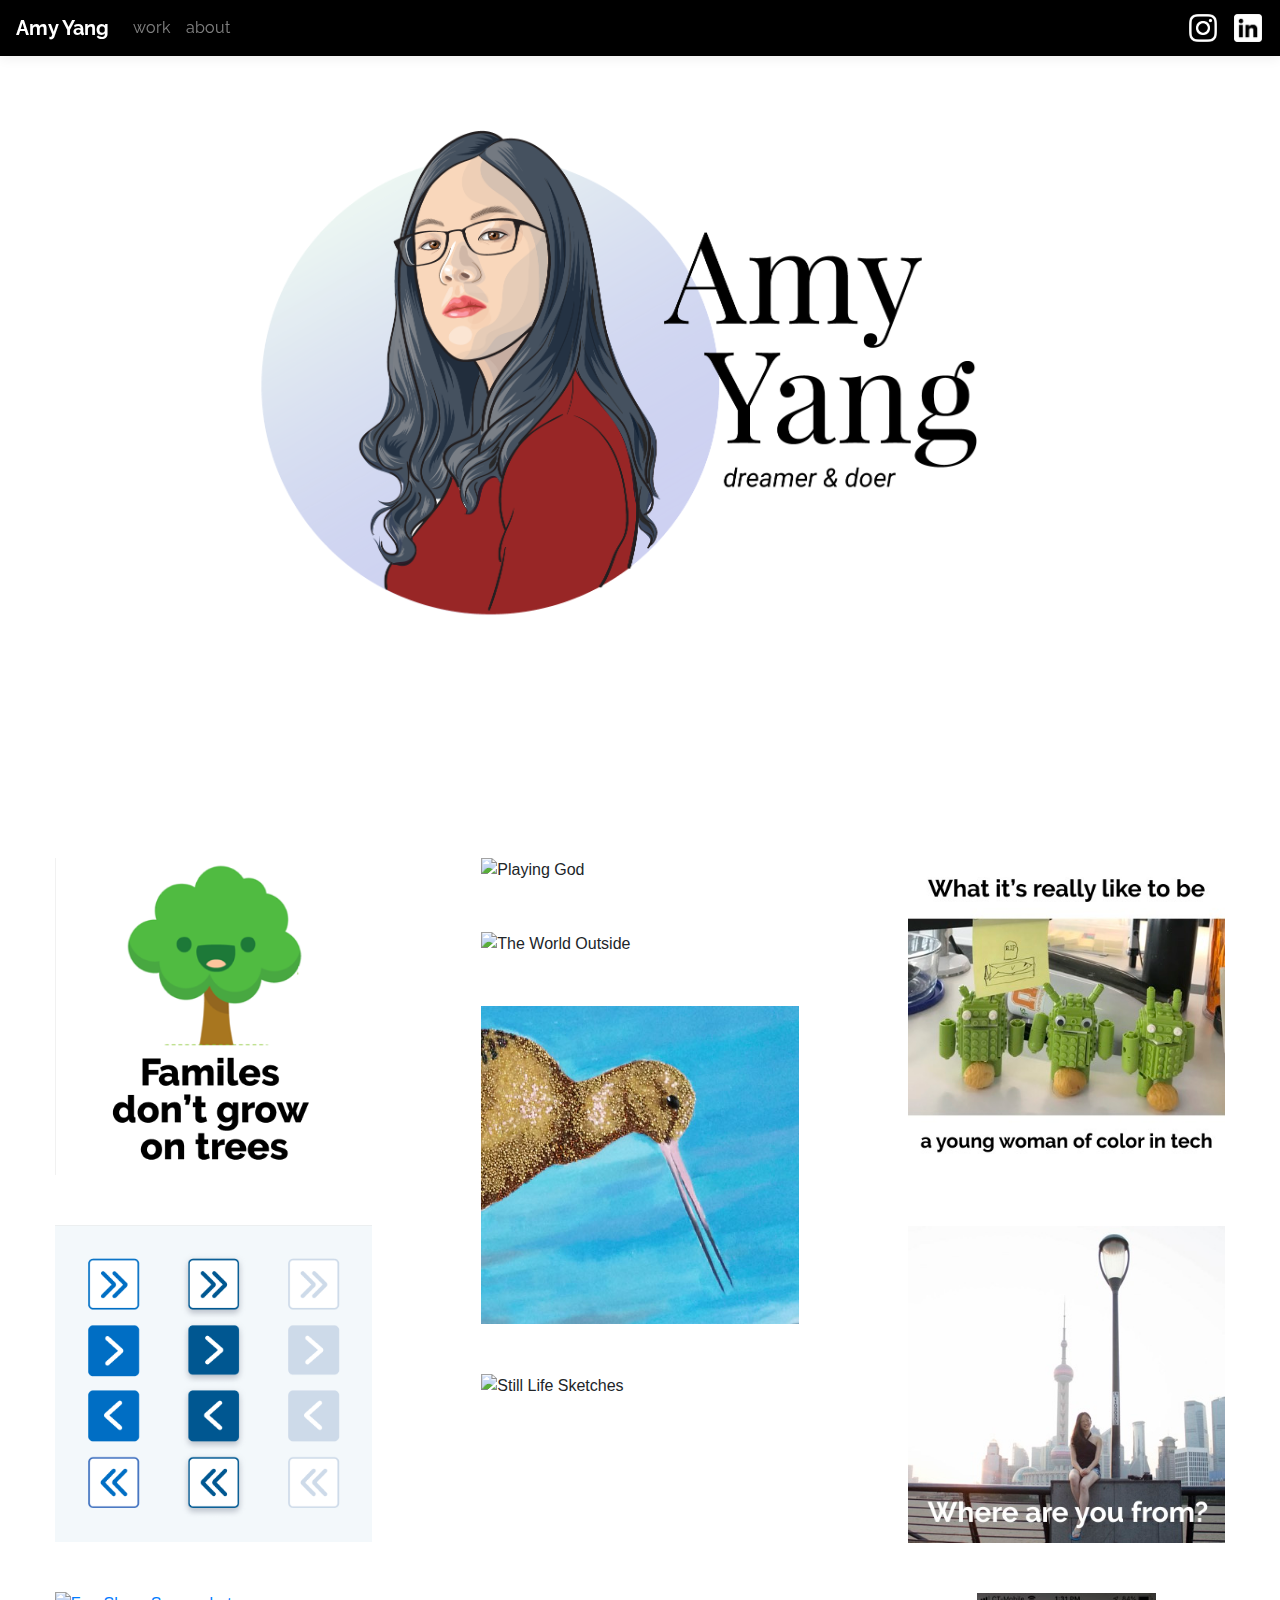
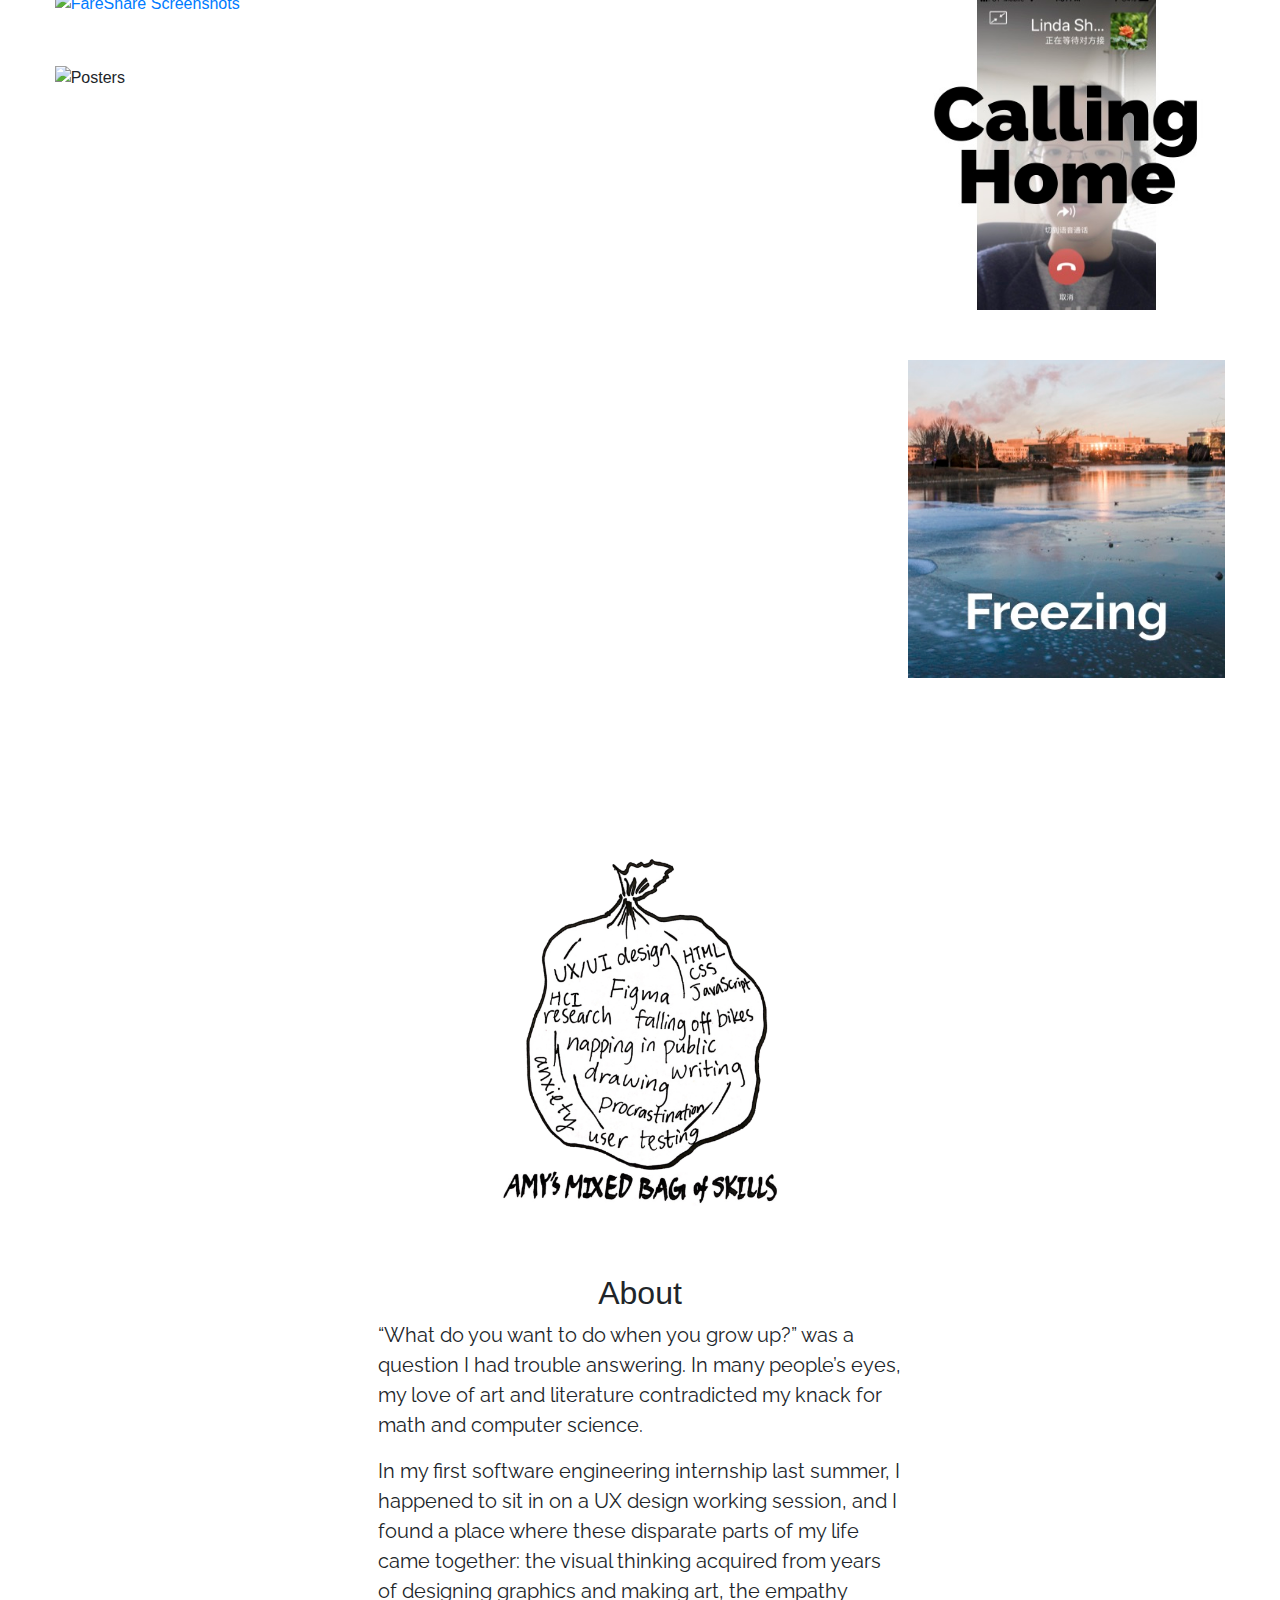
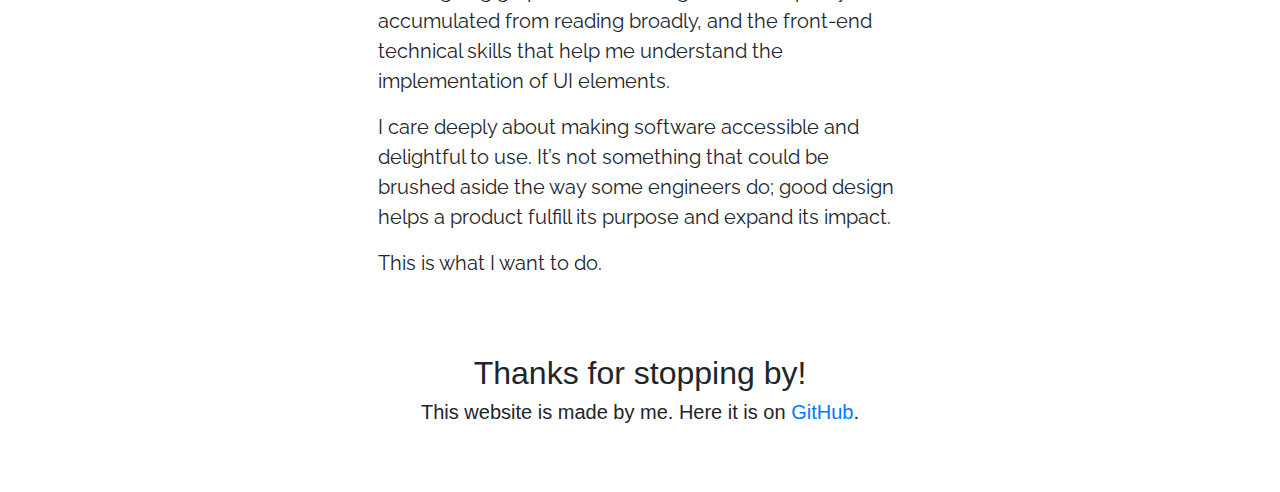
==== index.html @ 54027bf2 "new header, about section" ====
<!DOCTYPE html>
<html lang="en">
<head>
    <!-- CSS spreadsheet -->
    <link rel="stylesheet" type="text/css" href="style.css">
    <!-- Fonts from Google Fonts -->
    <link href="https://fonts.googleapis.com/css?family=Indie+Flower|Raleway:400,700&display=swap" rel="stylesheet">

    <meta charset="utf-8">
    <meta name="viewport" content="width=device-width, initial-scale=1">
    <!-- Bootstrap CDN -->
    <!-- Latest compiled and minified CSS -->
    <link rel="stylesheet" href="https://maxcdn.bootstrapcdn.com/bootstrap/4.3.1/css/bootstrap.min.css">
    <!-- jQuery library -->
    <script src="https://ajax.googleapis.com/ajax/libs/jquery/3.4.1/jquery.min.js"></script>
    <!-- Popper JS -->
    <script src="https://cdnjs.cloudflare.com/ajax/libs/popper.js/1.14.7/umd/popper.min.js"></script>
    <!-- Latest compiled JavaScript -->
    <script src="https://maxcdn.bootstrapcdn.com/bootstrap/4.3.1/js/bootstrap.min.js"></script>
    
    <title>Amy Yang</title>
</head>

<body data-spy="scroll" data-target=".navbar" data-offset="10" id="bootstrap-overrides">
    <!---->
    <!-- Collapsible navbar -->
    <nav class="navbar navbar-expand-lg navbar-dark fixed-top">
        <a class="navbar-brand" href="#" id="navbar-logo">Amy Yang</a>
        <button class="navbar-toggler" type="button" data-toggle="collapse" data-target="#navbarSupportedContent" aria-controls="navbarSupportedContent" aria-expanded="false" aria-label="Toggle navigation">
            <span class="navbar-toggler-icon"></span>
        </button>
        
        <div class="collapse navbar-collapse" id="navbarSupportedContent">
            <ul class="navbar-nav mr-auto">
                <li class="nav-item">
                    <a class="nav-link white" href="#work">work</a>
                </li>
                <li class="nav-item">
                    <a class="nav-link white" href="#about">about</a>
                </li>
            </ul>
            <ul class="navbar-nav navbar-right">
                <li class="nav-item">
                    <a href="https://www.instagram.com/puffinpoof/" target="_blank"><img class="social" src="graphics/instagram.png"></a>
                </li>
                <li class="nav-item">
                    <a href="https://www.linkedin.com/in/amy-yang0/" target="_blank"><img class="social" src="graphics/linkedin-logo.png"></a>
                </li>
            </ul>
        </div>
    </nav>

    <div class="container panel" data-color="white">
        <div class="spacer"></div>
        <div class="row">
            <div class="col-md-1"></div>
            <div class="col-md-9">
                <img class="img-fluid" src="art/portrait.png" alt="Welcome to my website">
            </div>
        </div>
    </div>
   
    <div class="container-fluid panel" id="work" data-color="black">
        <div class="spacer"></div>
        <div class="spacer"></div>
        <div class="row" id="photo-grid">
                <div class="col-lg-4 col-md-4 col-sm-4">
                    <p class="text-center gallery-header white">Design</p>
                    <a href="https://medium.com/@puffinpoof/families-dont-fit-in-trees-d3222b9bdf69" target="_blank"><img src="des/fam.png" alt="Families don't grow on trees" class="icon"></a>
                    <a href="https://medium.com/@puffinpoof/re-designing-the-multi-list-picker-376d4e44c012" target="_blank">
                        <img src="des/mlp.png" alt="Redesigning the Multi List Picker" class="icon">
                    </a>
                    <a href="https://medium.com/@puffinpoof/split-your-fare-af2b3572e0c8" target="_blank">
                        <img src="des/screenshots-icon.jpg" alt="FareShare Screenshots" class="icon">
                    </a>
                    <img src="des/optima-icon.jpg" alt="Posters" class="icon" data-toggle="modal" data-target="#optima">
                </div>
                
                <div class="col-lg-4 col-md-4 col-sm-4">
                    <p class="text-center gallery-header white">Art</p>
                    <img src="art/jupiter-icon.jpg" alt="Playing God" class="icon" data-toggle="modal" data-target="#jupiter">
                    <img src="photo/World-icon.jpg" alt="The World Outside" class="icon" data-toggle="modal" data-target="#world">
                    <img src="art/thomas-icon.jpg" alt="Thomas the Godwit" class="icon" data-toggle="modal" data-target="#thomas">
                    <img src="art/shell-icon.jpg" alt="Still Life Sketches" class="icon" data-toggle="modal" data-target="#shell">
                </div>
                
                <div class="col-lg-4 col-md-4 col-sm-4">
                    <p class="text-center gallery-header white">Writing</p>
                    <a href="http://helicon.northwestern.edu/what-its-really-like-to-be-a-young-woman-of-color-in-tech/" target="_blank" >
                        <img src="writing/what.jpg" alt="What it's really like to be a young woman of color in tech" class="icon">
                    </a>
                    <a href="https://t.northbynorthwestern.com/story/where-are-you-from/" target="_blank" >
                        <img src="writing/where.jpg" alt="Where are you from?" class="icon">
                    </a>
                    <img src="writing/calling.jpg" alt="Calling Home: a Sonnet" class="icon" data-toggle="modal" data-target="#sonnet">
                    <a href="https://t.northbynorthwestern.com/story/freezing/" target="_blank" >
                        <img src="writing/freezing.jpg" alt="Freezing" class="icon">
                    </a>
                </div>
                
            </div>
        <div class="spacer"></div>
        
    </div>

    
    <div class="container panel" data-color="white" id="about">
        <div class="spacer"></div>
        <img id="bag" src="graphics/bag2.png" alt="Amy's mixed bag of skills">
        <div class="spacer"></div>
        <div class="container">
            <h2 class="text-center subheader">About</h2>
            <div class="row">
                <div class="col-md-3"></div>
                <div class="col-md-6" id="about-text">
                    <p>“What do you want to do when you grow up?” was a question I had trouble answering. In many people’s eyes, my love of art and literature contradicted my knack for math and computer science. </p>
                    <p>In my first software engineering internship last summer, I happened to sit in on a UX design working session, and I found a place where these disparate parts of my life came together: the visual thinking acquired from years of designing graphics and making art, the empathy accumulated from reading broadly, and the front-end technical skills that help me understand the implementation of UI elements. </p>
                    <p>I care deeply about making software accessible and delightful to use. It’s not something that could be brushed aside the way some engineers do; good design helps a product fulfill its purpose and expand its impact.</p>
                    <p>This is what I want to do.</p>
                </div>
            </div>
        </div>
        <div class="spacer"></div>
        <h2 class="text-center">Thanks for stopping by!</h2>
        <h5 class="text-center">This website is made by me. Here it is on <a href="https://github.com/puffinpoof/puffinpoof.github.io" target="_blank">GitHub</a>.</h5>
        <div class="spacer"></div>
    </div>

    <!-- photo modals -->
	<div id="shore" class="modal fade" role="dialog">
            <div class="modal-dialog modal-lg">
            <div class="modal-content">
                  <div class="modal-header">
                    <button type="button" class="close" data-dismiss="modal">&times;</button>
                    <h4 class="modal-title">Self Portrait by the Water</h4>
                  </div>
                  <div class="modal-body">
                    <img src="photo/Shore.jpg" alt="Self Portrait by the Water" style="width: 100%; padding-bottom: 10px;">
                    <p>Photographed with a self-timing camera by Lake Michigan.</p>
                  </div>
                  
            </div>
            </div>
        </div>
    
        <div id="ivy" class="modal fade" role="dialog">
            <div class="modal-dialog modal-md">
            <div class="modal-content">
                  <div class="modal-header">
                    <button type="button" class="close" data-dismiss="modal">&times;</button>
                    <h4 class="modal-title">Ivy</h4>
                  </div>
                  <div class="modal-body">
                    
                    <img src="photo/Ivy.jpg" alt="Ivy" style="width: 100%;">
                  </div>
                  
            </div>
            </div>
        </div>
    
        <div id="floral" class="modal fade" role="dialog">
            <div class="modal-dialog modal-lg">
            <div class="modal-content">
                  <div class="modal-header">
                    <button type="button" class="close" data-dismiss="modal">&times;</button>
                    <h4 class="modal-title">Still Life with Flowers</h4>
                  </div>
                  <div class="modal-body">
                    <img src="photo/Still-life.jpg" alt="Still Life with Flowers" style="width: 100%; padding-bottom: 10px;">
                    <p>I photographed discarded flowers from a flower market.</p>
                  </div>
                  
            </div>
            </div>
        </div>
    
        <div id="world" class="modal fade" role="dialog">
            <div class="modal-dialog modal-md">
            <div class="modal-content">
                  <div class="modal-header">
                    <button type="button" class="close" data-dismiss="modal">&times;</button>
                    <h4 class="modal-title">The World Outside</h4>
                  </div>
                  <div class="modal-body">
                    <p>This photo received a Scholastic Art & Writing Silver Key award, so that technically makes me an award-winning cat photographer! &#x1F638</p>
                    <img src="photo/WorldOutside.jpg" alt="The World Outside" style="width: 100%;">
                  </div>
                  
            </div>
            </div>
        </div>
    
    
        <!-- art modals -->
        <div id="jupiter" class="modal fade" role="dialog">
            <div class="modal-dialog modal-lg">
            <div class="modal-content">
                  <div class="modal-header">
                    <button type="button" class="close" data-dismiss="modal">&times;</button>
                    <h4 class="modal-title">Playing God</h4>
                  </div>
                  <div class="modal-body">
                      <p>This is a mixed media sculpture made by attaching beads onto a spherical lamp. </p>
                      <img src="art/Jupiter.jpg" alt="Jupiter" style="width: 100%; padding-bottom: 10px;">
                      <p>A powerless god must manually create planets.</p>
                      <img src="art/Jupiter-detail1.jpg" alt="Jupiter" style="width: 100%; padding-bottom: 10px;">
                      <p>Work in progress shot:</p>
                      <img src="art/jupiter-wip.jpg" alt="Jupiter" style="width: 100%; padding-bottom: 10px;">
                  </div>
                  
            </div>
            </div>
        </div>
    
        <div id="anywhere" class="modal fade" role="dialog">
            <div class="modal-dialog modal-md">
            <div class="modal-content">
                  <div class="modal-header">
                    <button type="button" class="close" data-dismiss="modal">&times;</button>
                    <h4 class="modal-title">Anywhere</h4>
                  </div>
                  <div class="modal-body">
                      <p>A mixed media piece inspired by the MTA. Winner of the Scholastic Art & Writing Silver Key award in the mixed media category.</p>
                      <img src="art/Anywhere.jpg" alt="Anywhere" style="width: 100%; padding-bottom: 10px;">
                      <img src="art/Anywhere-detail.jpg" alt="Anywhere-detail" style="width: 100%;">
                  </div>
                  
            </div>
            </div>
        </div>
    
        <div id="thomas" class="modal fade" role="dialog">
            <div class="modal-dialog modal-lg">
            <div class="modal-content">
                  <div class="modal-header">
                    <button type="button" class="close" data-dismiss="modal">&times;</button>
                    <h4 class="modal-title">Thomas the Godwit</h4>
                  </div>
                  <div class="modal-body">
                      <p>A mixed media piece based on a bird I saw on a beach in Los Angeles. Beads and acrylic on board. </p>
                      <img src="art/Thomas.jpg" alt="Thomas" style="width: 100%; padding-bottom: 10px;">
                      <img src="art/Thomas-detail.jpg" alt="Thomas-detail" style="width: 100%; padding-bottom: 10px;">
                      <p>Work in progress shot:</p>
                      <img src="art/thomas-wip.jpg" alt="Thomas-wip" style="width: 100%;">
                  </div>
                  
            </div>
            </div>
        </div>
    
        <div id="shell" class="modal fade" role="dialog">
            <div class="modal-dialog modal-lg">
            <div class="modal-content">
                  <div class="modal-header">
                    <button type="button" class="close" data-dismiss="modal">&times;</button>
                    <h4 class="modal-title">Sketches of Shells</h4>
                  </div>
                  <div class="modal-body">
                    <img src="art/shellsketch.jpg" alt="Shell sketch" style="width: 100%; padding-bottom: 10px;">
                    <p>I read somewhere that an art portfolio should include something to prove that one could draw. I hope this does the job.</p> 
                    <p> Pen and watercolor on paper. </p>
                  </div>
                  
            </div>
            </div>
        </div>
    
    
        <!-- design modals -->
        <div id="fareshare" class="modal fade" role="dialog">
            <div class="modal-dialog modal-lg">
            <div class="modal-content">
                  <div class="modal-header">
                    <button type="button" class="close" data-dismiss="modal">&times;</button>
                    <h4 class="modal-title">FareShare App Mock-ups</h4>
                  </div>
                  <div class="modal-body">
                      <p>I designed these mock-ups for a ride-sharing app that my friend and I pitched in the 2018 Improve NU contest. The app would connect students who are traveling to the airport at the same time so they could share a ride. </p>
                      <img src="des/fareshare/2departure.jpg" alt="screen" style="width: 100%; padding-bottom: 10px;">
                      <img src="des/fareshare/3destination.jpg" alt="screen" style="width: 100%; padding-bottom: 10px;">
                      <img src="des/fareshare/4time.jpg" alt="screen" style="width: 100%; padding-bottom: 10px;">
                      <img src="des/fareshare/5matches.jpg" alt="screen" style="width: 100%;">
                  </div>
                  
            </div>
            </div>
        </div>
    
        <div id="optima" class="modal fade" role="dialog">
            <div class="modal-dialog modal-md">
            <div class="modal-content">
                  <div class="modal-header">
                    <button type="button" class="close" data-dismiss="modal">&times;</button>
                    <h4 class="modal-title">Optima Typography Poster</h4>
                  </div>
                  <div class="modal-body">
                    <p>I designed a typography poster showcasing the font Optima.</p>
                    <img src="des/optima.jpg" alt="Optima" style="width: 100%;">
                  </div>
            </div>
            </div>
        </div>
    
        <div id="s2f2" class="modal fade" role="dialog">
            <div class="modal-dialog modal-md">
            <div class="modal-content">
                  <div class="modal-header">
                    <button type="button" class="close" data-dismiss="modal">&times;</button>
                    <h4 class="modal-title">Shanghai Student Film Festival poster</h4>
                  </div>
                  <div class="modal-body">
                    <p>I designed a poster advertising the Shanghai Student Film Festival in my high school. </p>
                    <img src="des/S2F2.jpg" alt="Shanghai Student Film Festival poster" style="width: 100%;">
                  </div>
            </div>
            </div>
        </div>
    
        <div id="dead" class="modal fade" role="dialog">
            <div class="modal-dialog modal-md">
            <div class="modal-content">
                  <div class="modal-header">
                    <button type="button" class="close" data-dismiss="modal">&times;</button>
                    <h4 class="modal-title">"Is He Dead?" Poster</h4>
                  </div>
                  <div class="modal-body">
                    <img src="des/dead.jpg" alt="Is he dead?" style="width: 100%;">
                  </div>
            </div>
            </div>
        </div>

        <div id="sonnet" class="modal fade" role="dialog">
            <div class="modal-dialog modal-md">
            <div class="modal-content">
                  <div class="modal-header">
                    <button type="button" class="close" data-dismiss="modal">&times;</button>
                    <h3 class="modal-title" style="text-align: center;">Calling Home: A Sonnet</h3>
                  </div>
                  <div class="modal-body" style="margin-left: 15px;">
                      <p>I video call my mother late at night<br>  
                    (roughly at noon on her side of the Earth) <br>
                    to tell a story or some joke that might<br>
                    provoke her ringing laugh. This sound of mirth<br>
                    evokes late evenings, walking by her side<br>
                    in the cool breeze, after a warm day. <br>
                    Sometimes the boundless water that divides  <br>
                    us doesn’t really feel like such a long way. <br>
                    Her voice breaks. “Would you mind repeating that?” <br>
                    I asked her when the crackling fades. <br>
                    And when I try to joke about our cat, <br>
                    her laugh arrives, just a moment late. <br>
                    “No battery left!” And then the screen went black. <br>
                    I wish her face would somehow flicker back.<br></p>
                </div>
            </div>
            </div>
        </div>

    <!-- jQuery (necessary for Bootstrap's JavaScript plugins) -->
    <script src="https://ajax.googleapis.com/ajax/libs/jquery/1.12.4/jquery.min.js"></script>
    <!-- Include all compiled plugins (below), or include individual files as needed -->
    <script src="js/bootstrap.min.js"></script>

    <!-- to make the scrolling cool -->
    <script>
        $(window).scroll(function() {
            // selectors
            var $window = $(window),
                $body = $('body'),
                $panel = $('.panel');
            
            // Change 33% earlier than scroll position so colour is there when you arrive.
            var scroll = $window.scrollTop() + ($window.height()/ 2);
            
            $panel.each(function () {
                var $this = $(this);
                
                // if position is within range of this panel.
                // So position of (position of top of div <= scroll position) && (position of bottom of div > scroll position).
                // Remember we set the scroll to 33% earlier in scroll var.
                if ($this.position().top <= scroll && $this.position().top + $this.height() > scroll) {
                    
                // Remove all classes on body with color-
                $body.removeClass(function (index, css) {
                    return (css.match (/(^|\s)color-\S+/g) || []).join(' ');
                });
                
                // Add class of currently active div
                $body.addClass('color-' + $(this).data('color'));
                }
            });    
  
}).scroll();
    </script>
</body>
</html>
---- style.css ----
/* navbar */
.navbar{
    background-color: #000000;
    box-shadow: 0 2px 12px 0 rgba(0, 0, 0, 0.07);
}

#navbar-logo{
    font-family: 'Raleway';
    font-weight: bold;
    color: white;
}

.nav-link{
    font-family: 'Raleway';
    color: #eeeeee;
}

.nav-link.active{
    color: #4f3a65;
}

.social{
    height: 28px;
    padding-right: 2px;
    margin-left: 15px;
}

/* fonts in general */

p{
    font-family: 'Raleway';
    font-size: 15pt;
}

h1{
    font-family: 'Indie Flower';
}

h2 h3 h5{
    font-family: 'Raleway';
    font-weight: bold;
}

#bootstrap-overrides .black-link {
    color: black;
    text-decoration: underline;
}

h4{
    font-family: 'Raleway';
}

.white {
    color :white;
}

.modal-header
{
display: block!important;
}

.modal-title{
    float: left;
    font-family: 'Raleway';
    font-size: 20px;
}

.close{
    float: right;
}

.gallery-header{
    font-size: 45px;
    font-weight: 700;
    margin-bottom: 8px;
}

.spacer{
    height:60px;
}

.caption{
    font-size: 14px;
}


/* for in-line images */
.icon{
    width: 80%;
    transition: 0.3s;
    display: block;
    margin-left: auto;
    margin-right: auto;
    margin-bottom: 50px;
}

.icon:hover{
    opacity: 0.7;
    cursor: pointer;
}

#bag{
    width: 30%;
    display: block;
    margin-left: auto;
    margin-right: auto;
}

/* for blockquotes */
.up-down-padding{
    padding: 20px 0;
}

/* desktop only */
@media screen and (min-width: 768px){

}

/* mobile only */
@media screen and (max-width: 768px){

}

/* adjustments in between */
@media screen and (min-width: 1200px){
    #header-name{
        padding-top: 40px;
    }
}


/* for cool scrolling */
  body {
    color: #000;
    background-color: #f4f4f4;
    transition: background-color 1s ease;
  }
  
  /* panel styles */
  .panel {
    /* min height incase content is higher than window height */
    /* min-height: 100vh; */
    /* display: flex;
    justify-content: space-around;
    align-items: center; */
    /* outline: 10px solid hotpink; */
    /* turn above on to see the edge of panels */
  }
  
  /* colours */
  .color-black {
      background-color: #222222;
  }
  .color-white {
      background-color: white;
  }
  .color-red {
    background-color: #DE311E;
  }
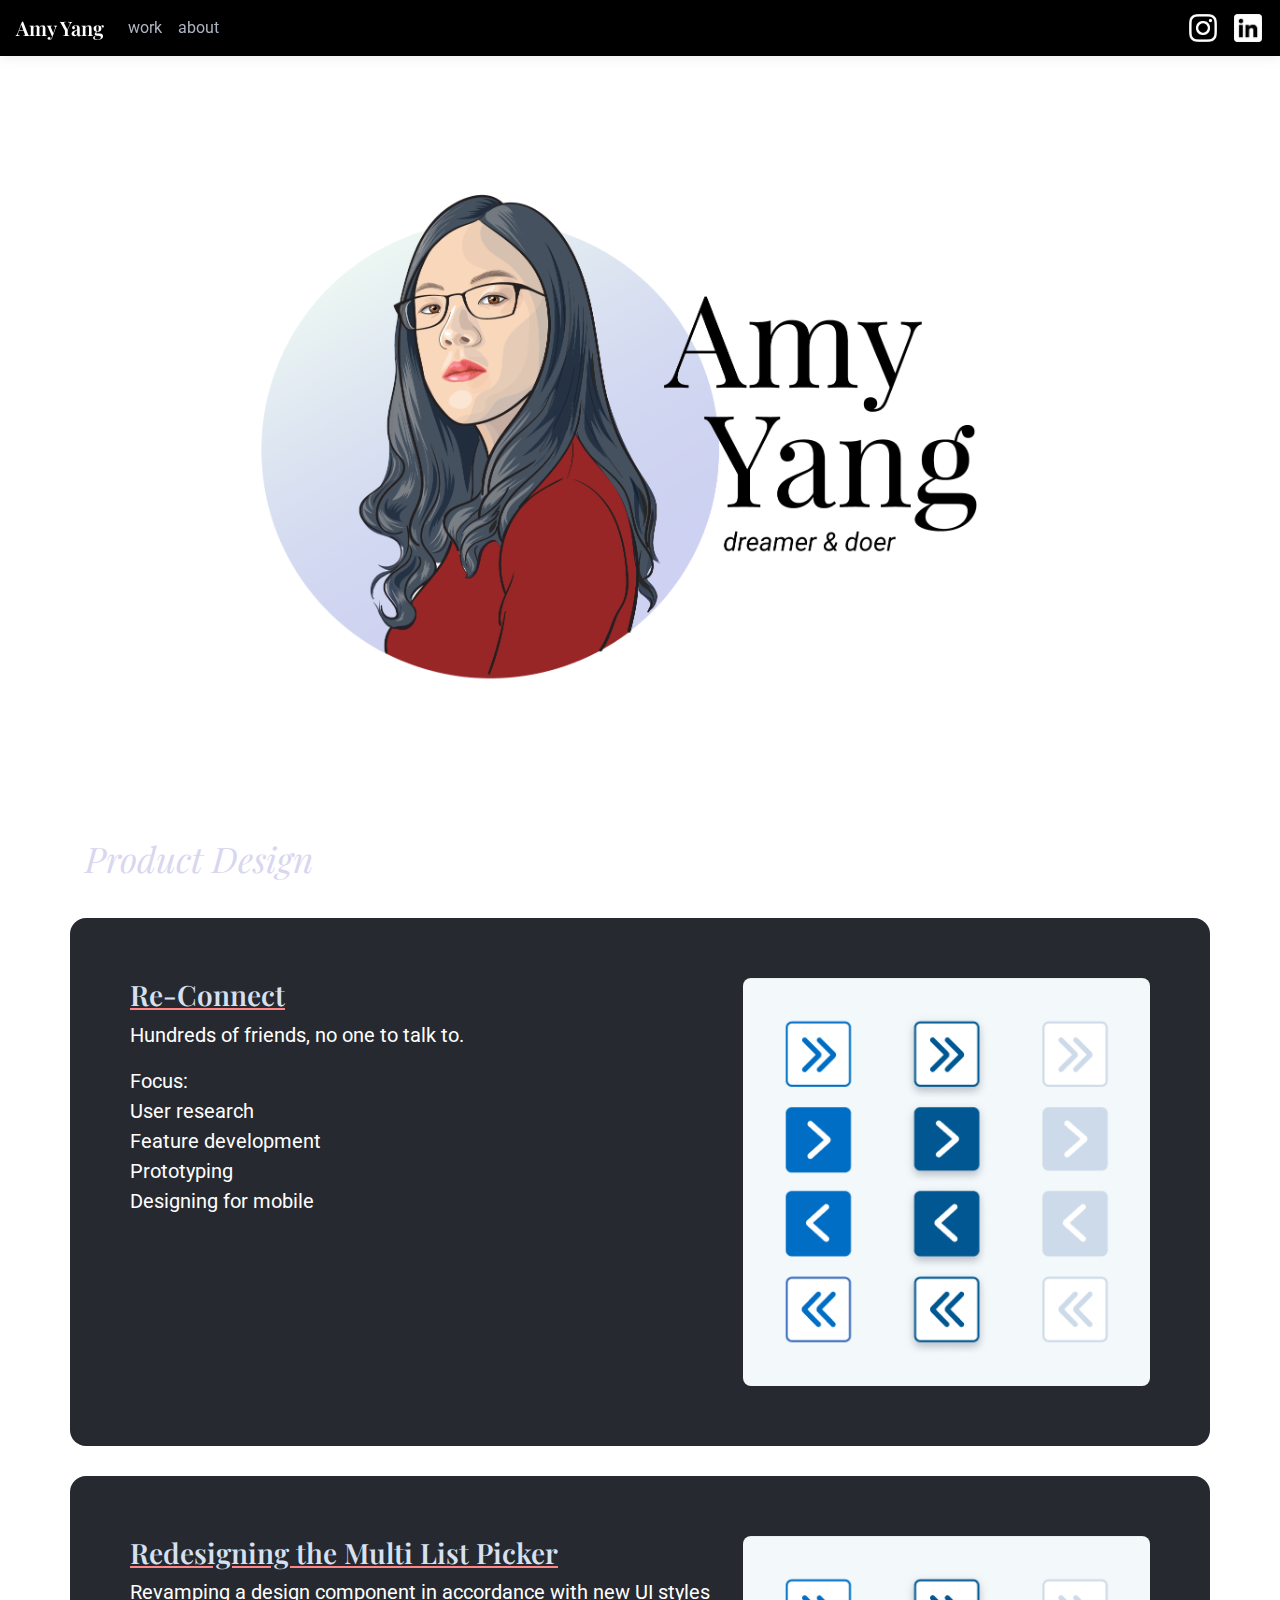
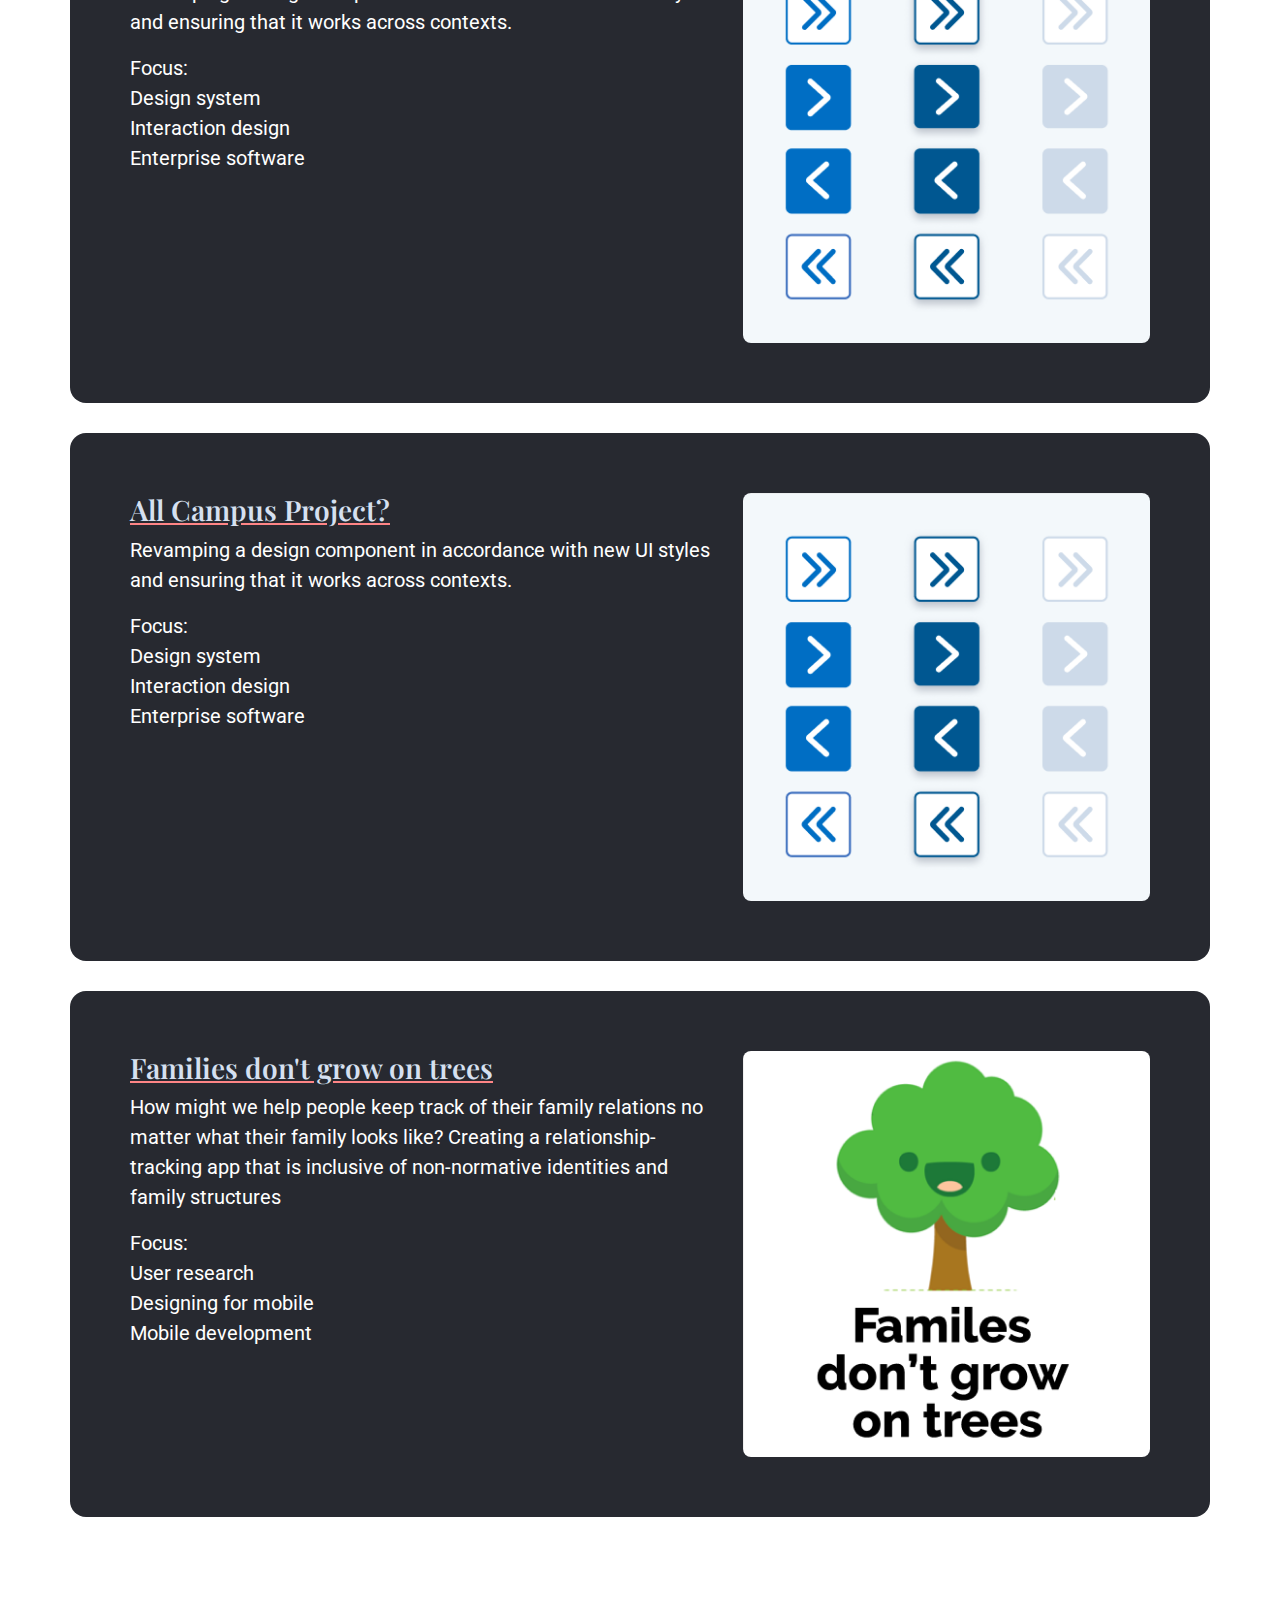
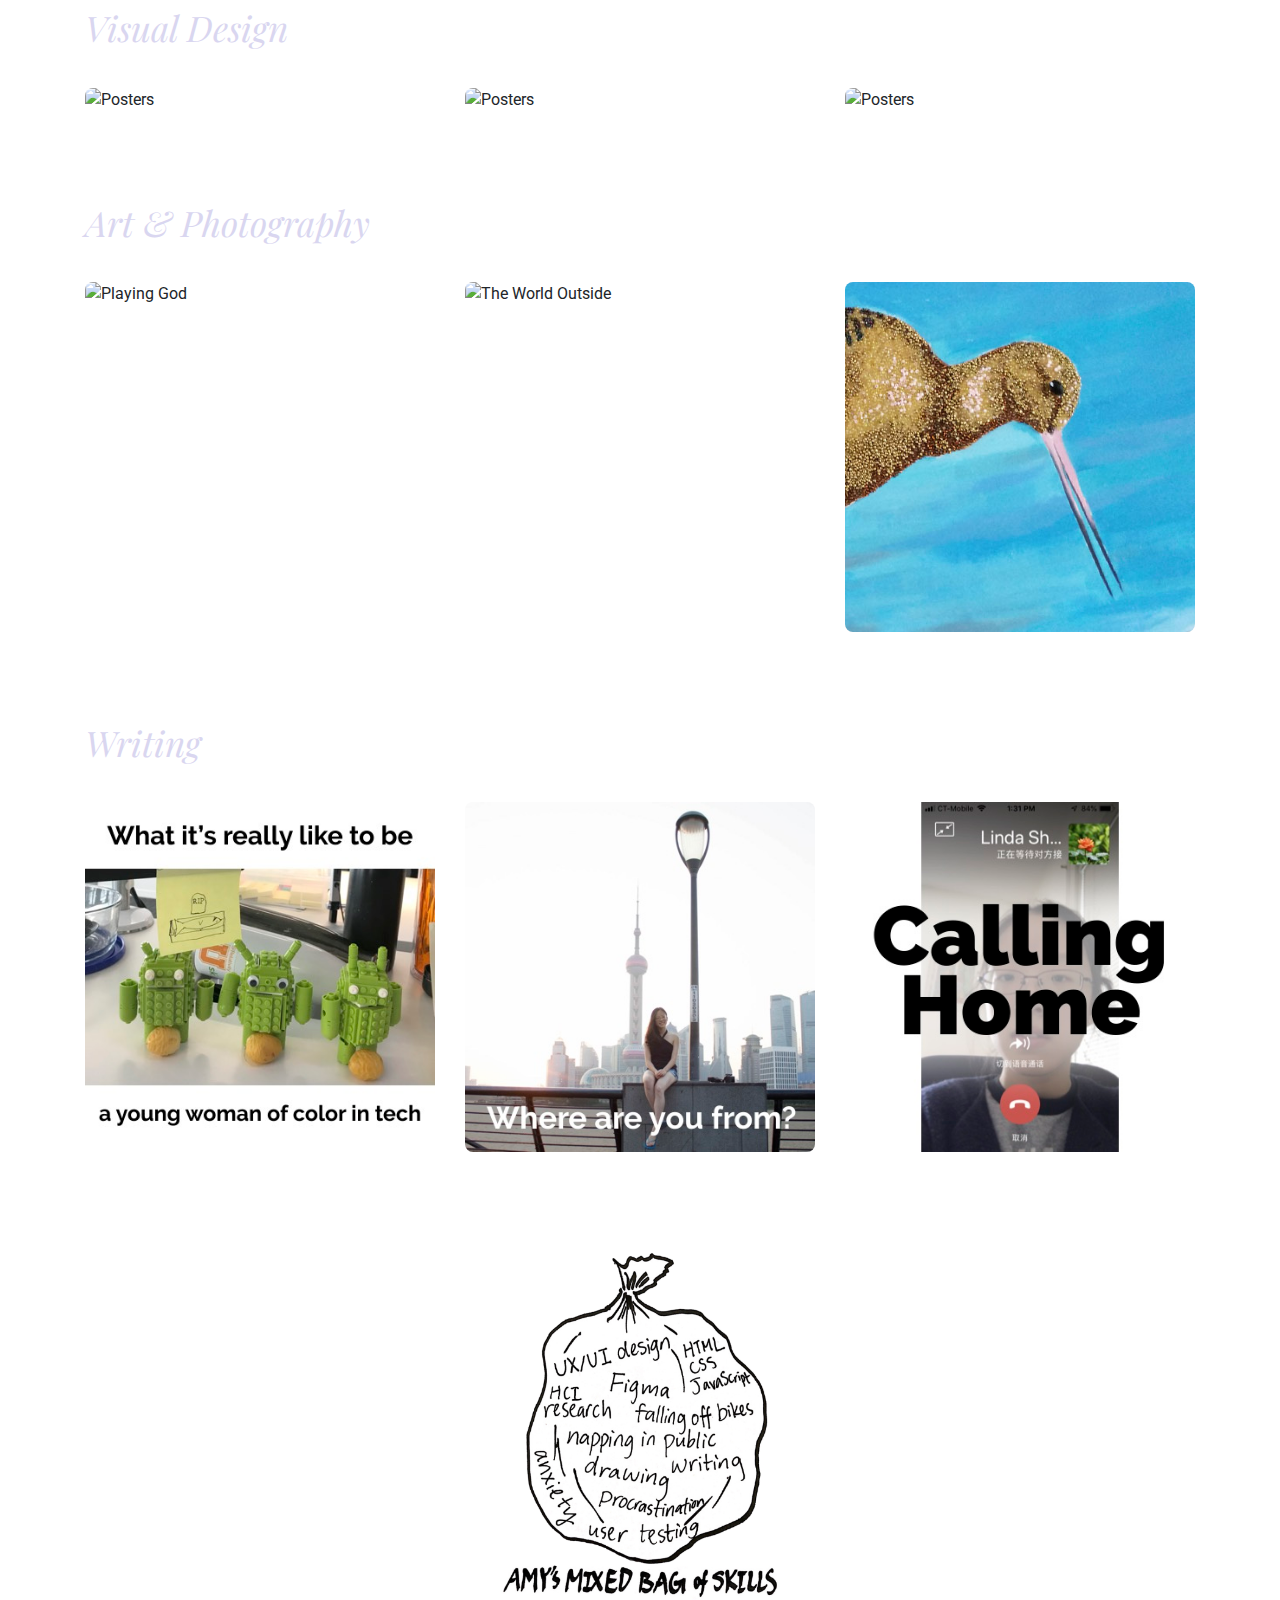
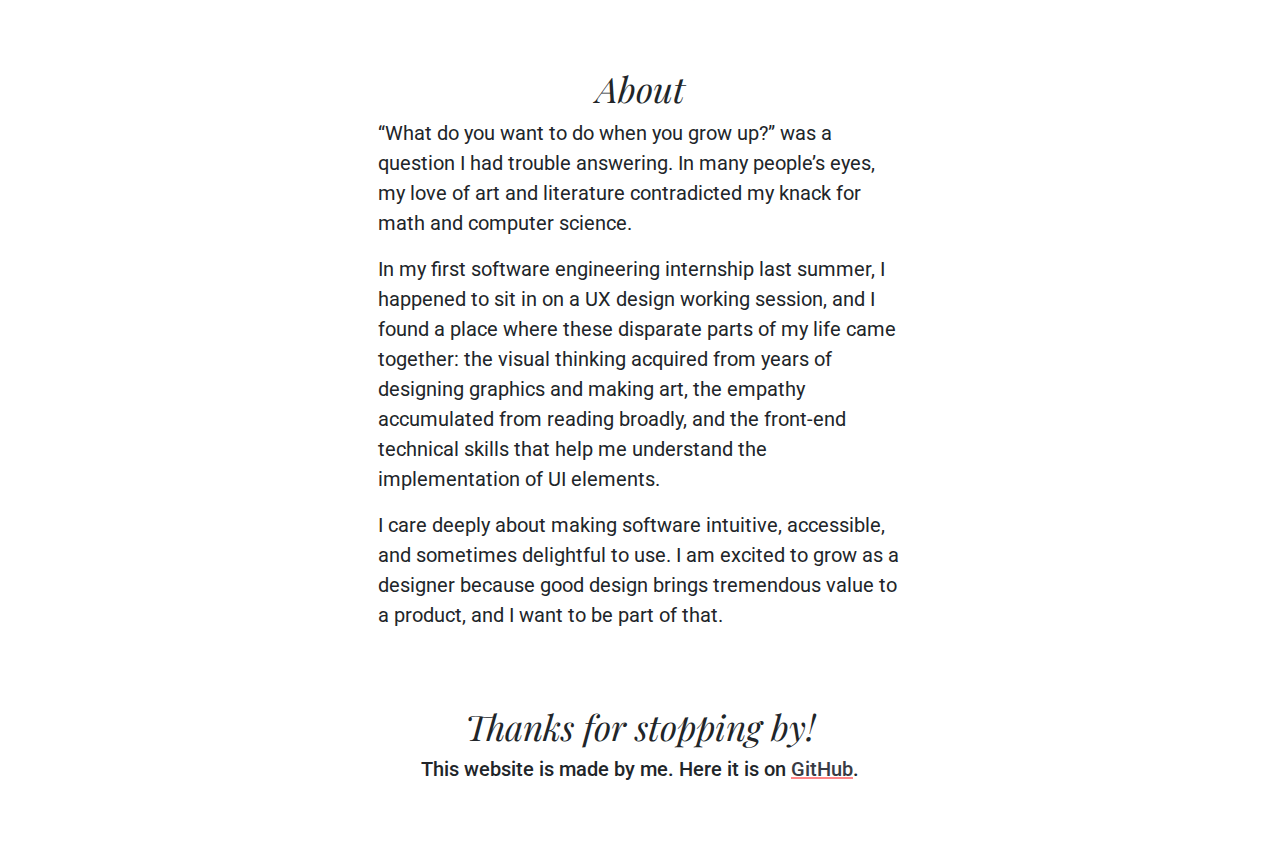
==== commit 6e9a9dd8: "committing before adding Adelphi project" ====
--- a/index.html
+++ b/index.html
@@ -4,7 +4,7 @@
     <!-- CSS spreadsheet -->
     <link rel="stylesheet" type="text/css" href="style.css">
     <!-- Fonts from Google Fonts -->
-    <link href="https://fonts.googleapis.com/css?family=Indie+Flower|Raleway:400,700&display=swap" rel="stylesheet">
+    <link href="https://fonts.googleapis.com/css2?family=Playfair+Display:ital,wght@0,600;1,400&family=Roboto&display=swap" rel="stylesheet">
 
     <meta charset="utf-8">
     <meta name="viewport" content="width=device-width, initial-scale=1">
@@ -53,55 +53,130 @@
     <div class="container panel" data-color="white">
         <div class="spacer"></div>
         <div class="row">
-            <div class="col-md-1"></div>
-            <div class="col-md-9">
-                <img class="img-fluid" src="art/portrait.png" alt="Welcome to my website">
+            <div class="col-lg-9 offset-lg-1">
+                <img class="img-fluid" style="padding: 5vw 0px 4vw 0px;" src="art/portrait.png" alt="Amy Yang: learning to understand people and solve problems">
             </div>
         </div>
     </div>
    
-    <div class="container-fluid panel" id="work" data-color="black">
-        <div class="spacer"></div>
-        <div class="spacer"></div>
-        <div class="row" id="photo-grid">
-                <div class="col-lg-4 col-md-4 col-sm-4">
-                    <p class="text-center gallery-header white">Design</p>
-                    <a href="https://medium.com/@puffinpoof/families-dont-fit-in-trees-d3222b9bdf69" target="_blank"><img src="des/fam.png" alt="Families don't grow on trees" class="icon"></a>
-                    <a href="https://medium.com/@puffinpoof/re-designing-the-multi-list-picker-376d4e44c012" target="_blank">
+    <div class="container panel" id="work" data-color="black">
+        <div class="row title-wrapper">
+            <div class="col-10">
+                <h1 class="light">Product Design</h1>
+            </div>
+        </div> 
+
+        <div class="row design-block">
+            <div class="col-md-7 design-description">
+                <h3><a class="red" href="https://medium.com/@puffinpoof/re-designing-the-multi-list-picker-376d4e44c012" target="_blank">Re-Connect</a></h3>
+                <p class="white">Hundreds of friends, no one to talk to.</p>
+                <p class="white">Focus: <br>User research<br>Feature development<br>Prototyping<br>Designing for mobile</p>
+            </div>
+            <div class="col-md-5">
+                <a href="https://medium.com/@puffinpoof/re-designing-the-multi-list-picker-376d4e44c012" target="_blank">
                         <img src="des/mlp.png" alt="Redesigning the Multi List Picker" class="icon">
-                    </a>
-                    <a href="https://medium.com/@puffinpoof/split-your-fare-af2b3572e0c8" target="_blank">
-                        <img src="des/screenshots-icon.jpg" alt="FareShare Screenshots" class="icon">
-                    </a>
-                    <img src="des/optima-icon.jpg" alt="Posters" class="icon" data-toggle="modal" data-target="#optima">
-                </div>
-                
-                <div class="col-lg-4 col-md-4 col-sm-4">
-                    <p class="text-center gallery-header white">Art</p>
-                    <img src="art/jupiter-icon.jpg" alt="Playing God" class="icon" data-toggle="modal" data-target="#jupiter">
-                    <img src="photo/World-icon.jpg" alt="The World Outside" class="icon" data-toggle="modal" data-target="#world">
-                    <img src="art/thomas-icon.jpg" alt="Thomas the Godwit" class="icon" data-toggle="modal" data-target="#thomas">
-                    <img src="art/shell-icon.jpg" alt="Still Life Sketches" class="icon" data-toggle="modal" data-target="#shell">
-                </div>
-                
-                <div class="col-lg-4 col-md-4 col-sm-4">
-                    <p class="text-center gallery-header white">Writing</p>
-                    <a href="http://helicon.northwestern.edu/what-its-really-like-to-be-a-young-woman-of-color-in-tech/" target="_blank" >
-                        <img src="writing/what.jpg" alt="What it's really like to be a young woman of color in tech" class="icon">
-                    </a>
-                    <a href="https://t.northbynorthwestern.com/story/where-are-you-from/" target="_blank" >
-                        <img src="writing/where.jpg" alt="Where are you from?" class="icon">
-                    </a>
-                    <img src="writing/calling.jpg" alt="Calling Home: a Sonnet" class="icon" data-toggle="modal" data-target="#sonnet">
-                    <a href="https://t.northbynorthwestern.com/story/freezing/" target="_blank" >
-                        <img src="writing/freezing.jpg" alt="Freezing" class="icon">
-                    </a>
-                </div>
-                
-            </div>
-        <div class="spacer"></div>
-        
+                </a>
+            </div>
+        </div> 
+
+        <div class="row design-block">
+            <div class="col-md-7 design-description">
+                <h3><a class="red" href="https://medium.com/@puffinpoof/re-designing-the-multi-list-picker-376d4e44c012" target="_blank">Redesigning the Multi List Picker</a></h3>
+                <p class="white">Revamping a design component in accordance with new UI styles and ensuring that it works across contexts.</p>
+                <p class="white">Focus: <br>Design system<br>Interaction design<br>Enterprise software</p>
+            </div>
+            <div class="col-md-5">
+                <a href="https://medium.com/@puffinpoof/re-designing-the-multi-list-picker-376d4e44c012" target="_blank">
+                        <img src="des/mlp.png" alt="Redesigning the Multi List Picker" class="icon">
+                </a>
+            </div>
+        </div> 
+
+        <div class="row design-block">
+            <div class="col-md-7 design-description">
+                <h3><a class="red" href="https://medium.com/@puffinpoof/re-designing-the-multi-list-picker-376d4e44c012" target="_blank">All Campus Project?</a></h3>
+                <p class="white">Revamping a design component in accordance with new UI styles and ensuring that it works across contexts.</p>
+                <p class="white">Focus: <br>Design system<br>Interaction design<br>Enterprise software</p>
+            </div>
+            <div class="col-md-5">
+                <a href="https://medium.com/@puffinpoof/re-designing-the-multi-list-picker-376d4e44c012" target="_blank">
+                        <img src="des/mlp.png" alt="Redesigning the Multi List Picker" class="icon">
+                </a>
+            </div>
+        </div> 
+
+        <div class="row design-block">
+            <div class="col-md-7 design-description">
+                <h3><a class="red" href="https://medium.com/@puffinpoof/families-dont-fit-in-trees-d3222b9bdf69" target="_blank">Families don't grow on trees</a></h3>
+                <p class="white">How might we help people keep track of their family relations no matter what their family looks like? Creating a relationship-tracking app that is inclusive of non-normative identities and family structures</p>
+                <p class="white">Focus: <br>User research<br>Designing for mobile<br>Mobile development</p>
+            </div>
+            <div class="col-md-5">
+                <a href="https://medium.com/@puffinpoof/families-dont-fit-in-trees-d3222b9bdf69" target="_blank">
+                  <img src="des/fam.png" alt="Families don't grow on trees" class="icon">
+                </a>
+            </div>
+        </div> 
+
+        <div class="row title-wrapper">
+            <div class="col-10">
+                <h1 class="light">Visual Design</h1>
+            </div>
+        </div> 
+
+        <div class="row gallery">
+            <div class="col-md-4">
+                <img src="des/optima-icon.jpg" alt="Posters" class="icon" data-toggle="modal" data-target="#optima">
+            </div>
+            <div class="col-md-4">
+                <img src="des/optima-icon.jpg" alt="Posters" class="icon" data-toggle="modal" data-target="#optima">
+            </div>
+            <div class="col-md-4">
+                <img src="des/optima-icon.jpg" alt="Posters" class="icon" data-toggle="modal" data-target="#optima">
+            </div>
+        </div> 
+
+        <div class="row title-wrapper">
+            <div class="col-10">
+                <h1 class="light">Art & Photography</h1>
+            </div>
+        </div> 
+
+        <div class="row gallery">
+            <div class="col-md-4">
+                <img src="art/jupiter-icon.jpg" alt="Playing God" class="icon" data-toggle="modal" data-target="#jupiter">
+            </div>
+            <div class="col-md-4">
+                <img src="photo/World-icon.jpg" alt="The World Outside" class="icon" data-toggle="modal" data-target="#world">
+            </div>
+            <div class="col-md-4">
+                <img src="art/thomas-icon.jpg" alt="Thomas the Godwit" class="icon" data-toggle="modal" data-target="#thomas">
+            </div>
+        </div> 
+
+        <div class="row title-wrapper">
+            <div class="col-10">
+                <h1 class="light">Writing</h1>
+            </div>
+        </div> 
+        <div class="row gallery">
+            <div class="col-md-4">
+                <a href="http://helicon.northwestern.edu/what-its-really-like-to-be-a-young-woman-of-color-in-tech/" target="_blank" >
+                    <img src="writing/what.jpg" alt="What it's really like to be a young woman of color in tech" class="icon">
+                </a>
+            </div>
+            <div class="col-md-4">
+                <a href="https://t.northbynorthwestern.com/story/where-are-you-from/" target="_blank" >
+                    <img src="writing/where.jpg" alt="Where are you from?" class="icon">
+                </a>
+            </div>
+            <div class="col-md-4">
+                <img src="writing/calling.jpg" alt="Calling Home: a Sonnet" class="icon" data-toggle="modal" data-target="#sonnet">
+            </div>
+        </div> 
     </div>
+
+    
 
     
     <div class="container panel" data-color="white" id="about">
@@ -109,20 +184,19 @@
         <img id="bag" src="graphics/bag2.png" alt="Amy's mixed bag of skills">
         <div class="spacer"></div>
         <div class="container">
-            <h2 class="text-center subheader">About</h2>
+            <h1 class="text-center subheader">About</h1>
             <div class="row">
                 <div class="col-md-3"></div>
                 <div class="col-md-6" id="about-text">
                     <p>“What do you want to do when you grow up?” was a question I had trouble answering. In many people’s eyes, my love of art and literature contradicted my knack for math and computer science. </p>
                     <p>In my first software engineering internship last summer, I happened to sit in on a UX design working session, and I found a place where these disparate parts of my life came together: the visual thinking acquired from years of designing graphics and making art, the empathy accumulated from reading broadly, and the front-end technical skills that help me understand the implementation of UI elements. </p>
-                    <p>I care deeply about making software accessible and delightful to use. It’s not something that could be brushed aside the way some engineers do; good design helps a product fulfill its purpose and expand its impact.</p>
-                    <p>This is what I want to do.</p>
+                    <p>I care deeply about making software intuitive, accessible, and sometimes delightful to use. I am excited to grow as a designer because good design brings tremendous value to a product, and I want to be part of that.</p>
                 </div>
             </div>
         </div>
         <div class="spacer"></div>
-        <h2 class="text-center">Thanks for stopping by!</h2>
-        <h5 class="text-center">This website is made by me. Here it is on <a href="https://github.com/puffinpoof/puffinpoof.github.io" target="_blank">GitHub</a>.</h5>
+        <h1 class="text-center">Thanks for stopping by!</h1>
+        <h5 class="text-center">This website is made by me. Here it is on <a class="dark" href="https://github.com/puffinpoof/puffinpoof.github.io" target="_blank">GitHub</a>.</h5>
         <div class="spacer"></div>
     </div>
 
@@ -132,7 +206,7 @@
             <div class="modal-content">
                   <div class="modal-header">
                     <button type="button" class="close" data-dismiss="modal">&times;</button>
-                    <h4 class="modal-title">Self Portrait by the Water</h4>
+                    <h3 class="modal-title">Self Portrait by the Water</h3>
                   </div>
                   <div class="modal-body">
                     <img src="photo/Shore.jpg" alt="Self Portrait by the Water" style="width: 100%; padding-bottom: 10px;">
@@ -148,7 +222,7 @@
             <div class="modal-content">
                   <div class="modal-header">
                     <button type="button" class="close" data-dismiss="modal">&times;</button>
-                    <h4 class="modal-title">Ivy</h4>
+                    <h3 class="modal-title">Ivy</h3>
                   </div>
                   <div class="modal-body">
                     
@@ -164,7 +238,7 @@
             <div class="modal-content">
                   <div class="modal-header">
                     <button type="button" class="close" data-dismiss="modal">&times;</button>
-                    <h4 class="modal-title">Still Life with Flowers</h4>
+                    <h3 class="modal-title">Still Life with Flowers</h3>
                   </div>
                   <div class="modal-body">
                     <img src="photo/Still-life.jpg" alt="Still Life with Flowers" style="width: 100%; padding-bottom: 10px;">
@@ -180,7 +254,7 @@
             <div class="modal-content">
                   <div class="modal-header">
                     <button type="button" class="close" data-dismiss="modal">&times;</button>
-                    <h4 class="modal-title">The World Outside</h4>
+                    <h3 class="modal-title">The World Outside</h3>
                   </div>
                   <div class="modal-body">
                     <p>This photo received a Scholastic Art & Writing Silver Key award, so that technically makes me an award-winning cat photographer! &#x1F638</p>
@@ -198,7 +272,7 @@
             <div class="modal-content">
                   <div class="modal-header">
                     <button type="button" class="close" data-dismiss="modal">&times;</button>
-                    <h4 class="modal-title">Playing God</h4>
+                    <h3 class="modal-title">Playing God</h3>
                   </div>
                   <div class="modal-body">
                       <p>This is a mixed media sculpture made by attaching beads onto a spherical lamp. </p>
@@ -218,7 +292,7 @@
             <div class="modal-content">
                   <div class="modal-header">
                     <button type="button" class="close" data-dismiss="modal">&times;</button>
-                    <h4 class="modal-title">Anywhere</h4>
+                    <h3 class="modal-title">Anywhere</h3>
                   </div>
                   <div class="modal-body">
                       <p>A mixed media piece inspired by the MTA. Winner of the Scholastic Art & Writing Silver Key award in the mixed media category.</p>
@@ -235,7 +309,7 @@
             <div class="modal-content">
                   <div class="modal-header">
                     <button type="button" class="close" data-dismiss="modal">&times;</button>
-                    <h4 class="modal-title">Thomas the Godwit</h4>
+                    <h3 class="modal-title">Thomas the Godwit</h3>
                   </div>
                   <div class="modal-body">
                       <p>A mixed media piece based on a bird I saw on a beach in Los Angeles. Beads and acrylic on board. </p>
@@ -254,7 +328,7 @@
             <div class="modal-content">
                   <div class="modal-header">
                     <button type="button" class="close" data-dismiss="modal">&times;</button>
-                    <h4 class="modal-title">Sketches of Shells</h4>
+                    <h3 class="modal-title">Sketches of Shells</h3>
                   </div>
                   <div class="modal-body">
                     <img src="art/shellsketch.jpg" alt="Shell sketch" style="width: 100%; padding-bottom: 10px;">
@@ -273,7 +347,7 @@
             <div class="modal-content">
                   <div class="modal-header">
                     <button type="button" class="close" data-dismiss="modal">&times;</button>
-                    <h4 class="modal-title">FareShare App Mock-ups</h4>
+                    <h3 class="modal-title">FareShare App Mock-ups</h3>
                   </div>
                   <div class="modal-body">
                       <p>I designed these mock-ups for a ride-sharing app that my friend and I pitched in the 2018 Improve NU contest. The app would connect students who are traveling to the airport at the same time so they could share a ride. </p>
@@ -292,7 +366,7 @@
             <div class="modal-content">
                   <div class="modal-header">
                     <button type="button" class="close" data-dismiss="modal">&times;</button>
-                    <h4 class="modal-title">Optima Typography Poster</h4>
+                    <h3 class="modal-title">Optima Typography Poster</h3>
                   </div>
                   <div class="modal-body">
                     <p>I designed a typography poster showcasing the font Optima.</p>
@@ -307,7 +381,7 @@
             <div class="modal-content">
                   <div class="modal-header">
                     <button type="button" class="close" data-dismiss="modal">&times;</button>
-                    <h4 class="modal-title">Shanghai Student Film Festival poster</h4>
+                    <h3 class="modal-title">Shanghai Student Film Festival poster</h3>
                   </div>
                   <div class="modal-body">
                     <p>I designed a poster advertising the Shanghai Student Film Festival in my high school. </p>
@@ -322,7 +396,7 @@
             <div class="modal-content">
                   <div class="modal-header">
                     <button type="button" class="close" data-dismiss="modal">&times;</button>
-                    <h4 class="modal-title">"Is He Dead?" Poster</h4>
+                    <h3 class="modal-title">"Is He Dead?" Poster</h3>
                   </div>
                   <div class="modal-body">
                     <img src="des/dead.jpg" alt="Is he dead?" style="width: 100%;">
--- a/style.css
+++ b/style.css
@@ -4,19 +4,19 @@
     box-shadow: 0 2px 12px 0 rgba(0, 0, 0, 0.07);
 }
 
-#navbar-logo{
-    font-family: 'Raleway';
-    font-weight: bold;
+#bootstrap-overrides #navbar-logo{
+    font-family: 'Playfair Display', serif;
+    font-weight: 600;
     color: white;
 }
 
-.nav-link{
-    font-family: 'Raleway';
-    color: #eeeeee;
+#bootstrap-overrides .nav-link{
+    font-family: 'Roboto', sans-serif;
+    color: #abb3c0;
 }
 
-.nav-link.active{
-    color: #4f3a65;
+#bootstrap-overrides .nav-link.active{
+    color: #d6e0f0;
 }
 
 .social{
@@ -25,20 +25,45 @@
     margin-left: 15px;
 }
 
+.social:hover{
+    height: 31px;
+    padding-right: 1px;
+    margin-left: 13px;
+    transition: 0.3s;
+}
+
 /* fonts in general */
 
 p{
-    font-family: 'Raleway';
+    font-family: 'Roboto', sans-serif;
     font-size: 15pt;
 }
 
-h1{
-    font-family: 'Indie Flower';
+#bootstrap-overrides h1{
+    font-family: 'Playfair Display', serif;
+    font-style: italic;
+    font-weight: 400;
+    font-size: 2.2rem;
 }
 
-h2 h3 h5{
-    font-family: 'Raleway';
-    font-weight: bold;
+#bootstrap-overrides h3{
+    font-family: 'Playfair Display', serif;
+    font-weight: 600;
+}
+
+a.dark{
+    color: #393b44;
+    text-decoration: underline solid #ff8586;
+}
+
+a.red{
+    color: #d6e0f0;
+    text-decoration: underline solid #ff8586;
+}
+
+a.red:hover{
+    color: #ff4e4f;
+    transition: 0.5s ease;
 }
 
 #bootstrap-overrides .black-link {
@@ -46,12 +71,12 @@
     text-decoration: underline;
 }
 
-h4{
-    font-family: 'Raleway';
+.white {
+    color :white;
 }
 
-.white {
-    color :white;
+.light {
+    color: #d9d6f0;
 }
 
 .modal-header
@@ -61,7 +86,8 @@
 
 .modal-title{
     float: left;
-    font-family: 'Raleway';
+    font-family: 'Playfair Display';
+    font-weight: 600;
     font-size: 20px;
 }
 
@@ -86,12 +112,10 @@
 
 /* for in-line images */
 .icon{
-    width: 80%;
     transition: 0.3s;
     display: block;
-    margin-left: auto;
-    margin-right: auto;
-    margin-bottom: 50px;
+    border-radius: 8px;
+    width:100%;
 }
 
 .icon:hover{
@@ -110,6 +134,28 @@
 .up-down-padding{
     padding: 20px 0;
 }
+
+/* 2020 new gallery */
+.title-wrapper{
+    padding-top: 60px;
+    color: #d6e0f0;
+}
+
+.design-description{
+    color: #d6e0f0;
+}
+
+.design-block{
+    padding: 60px 45px;
+    background-color: #272930;
+    border-radius: 16px;
+    margin: 30px 20em;
+}
+
+.gallery{
+    margin:30px;
+}
+
 
 /* desktop only */
 @media screen and (min-width: 768px){
@@ -131,25 +177,14 @@
 
 /* for cool scrolling */
   body {
-    color: #000;
     background-color: #f4f4f4;
     transition: background-color 1s ease;
   }
-  
-  /* panel styles */
-  .panel {
-    /* min height incase content is higher than window height */
-    /* min-height: 100vh; */
-    /* display: flex;
-    justify-content: space-around;
-    align-items: center; */
-    /* outline: 10px solid hotpink; */
-    /* turn above on to see the edge of panels */
-  }
+
   
   /* colours */
   .color-black {
-      background-color: #222222;
+      background-color: #393b44;
   }
   .color-white {
       background-color: white;
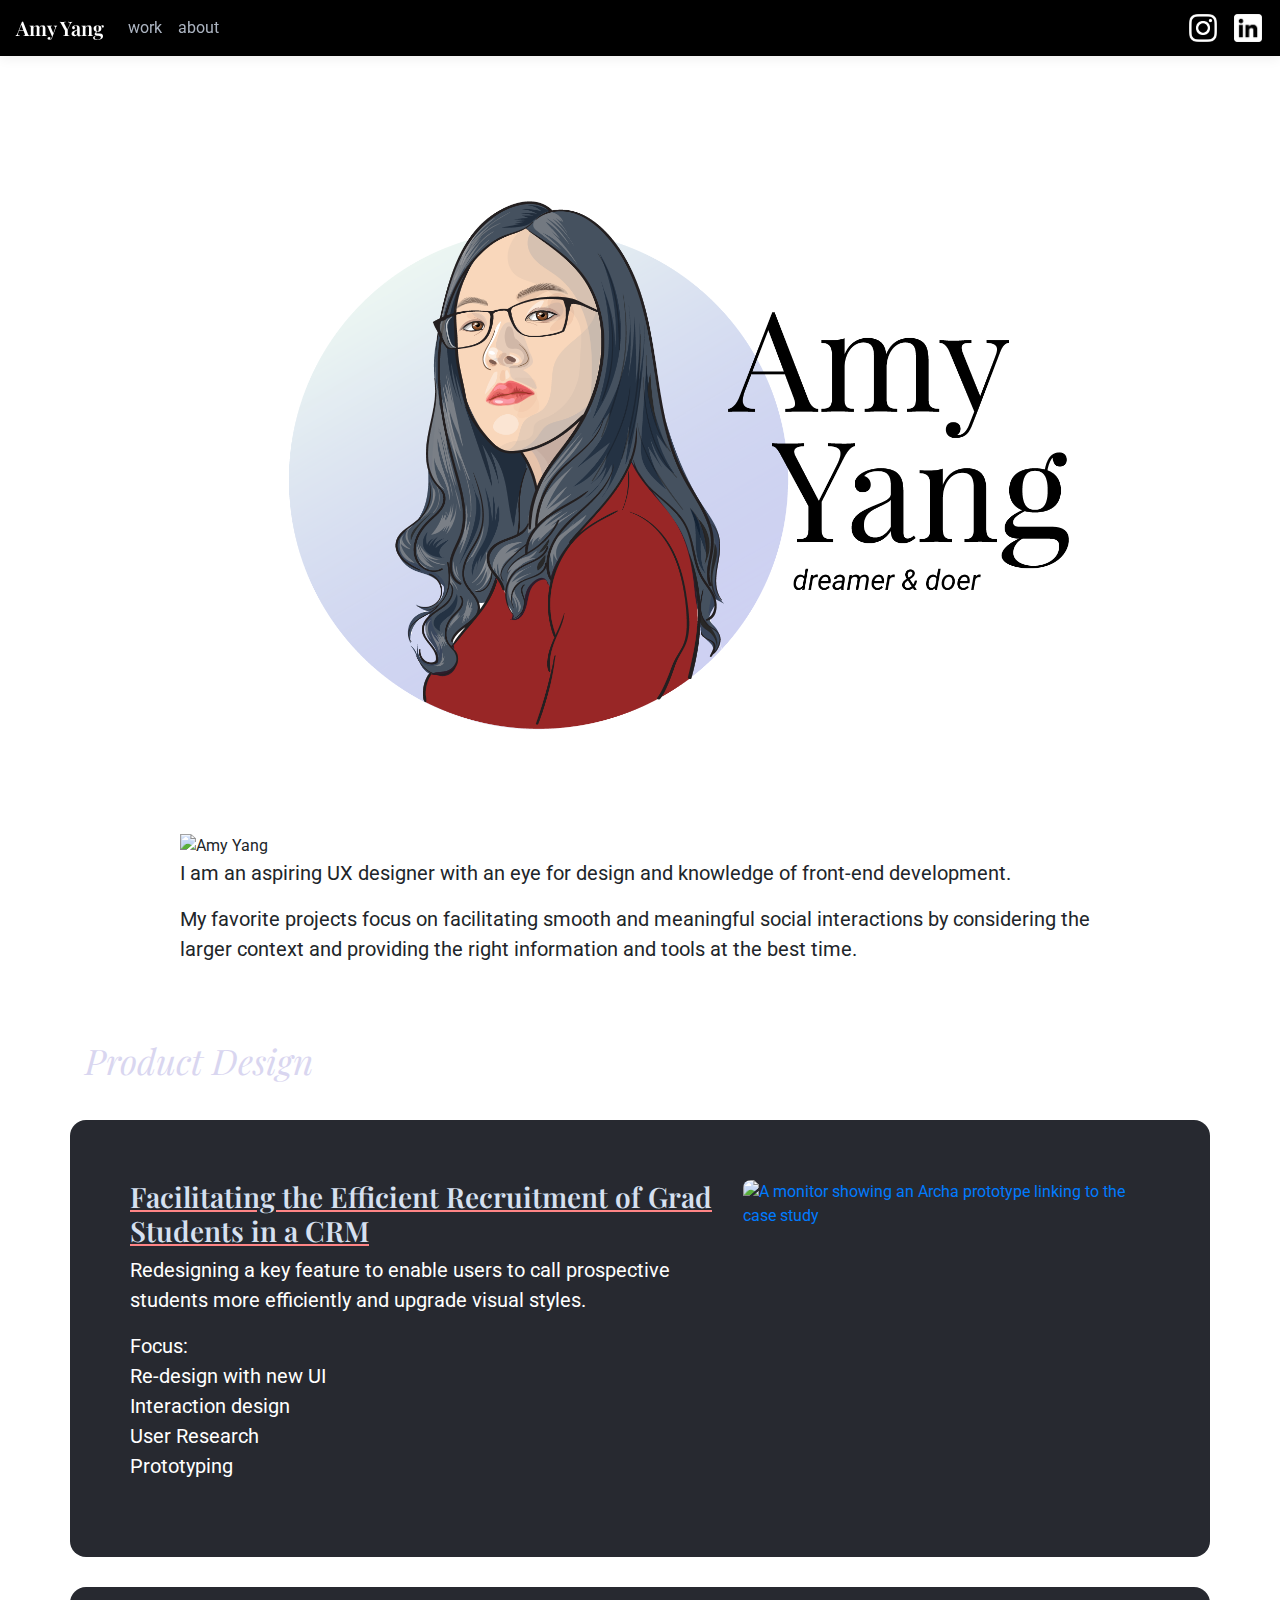
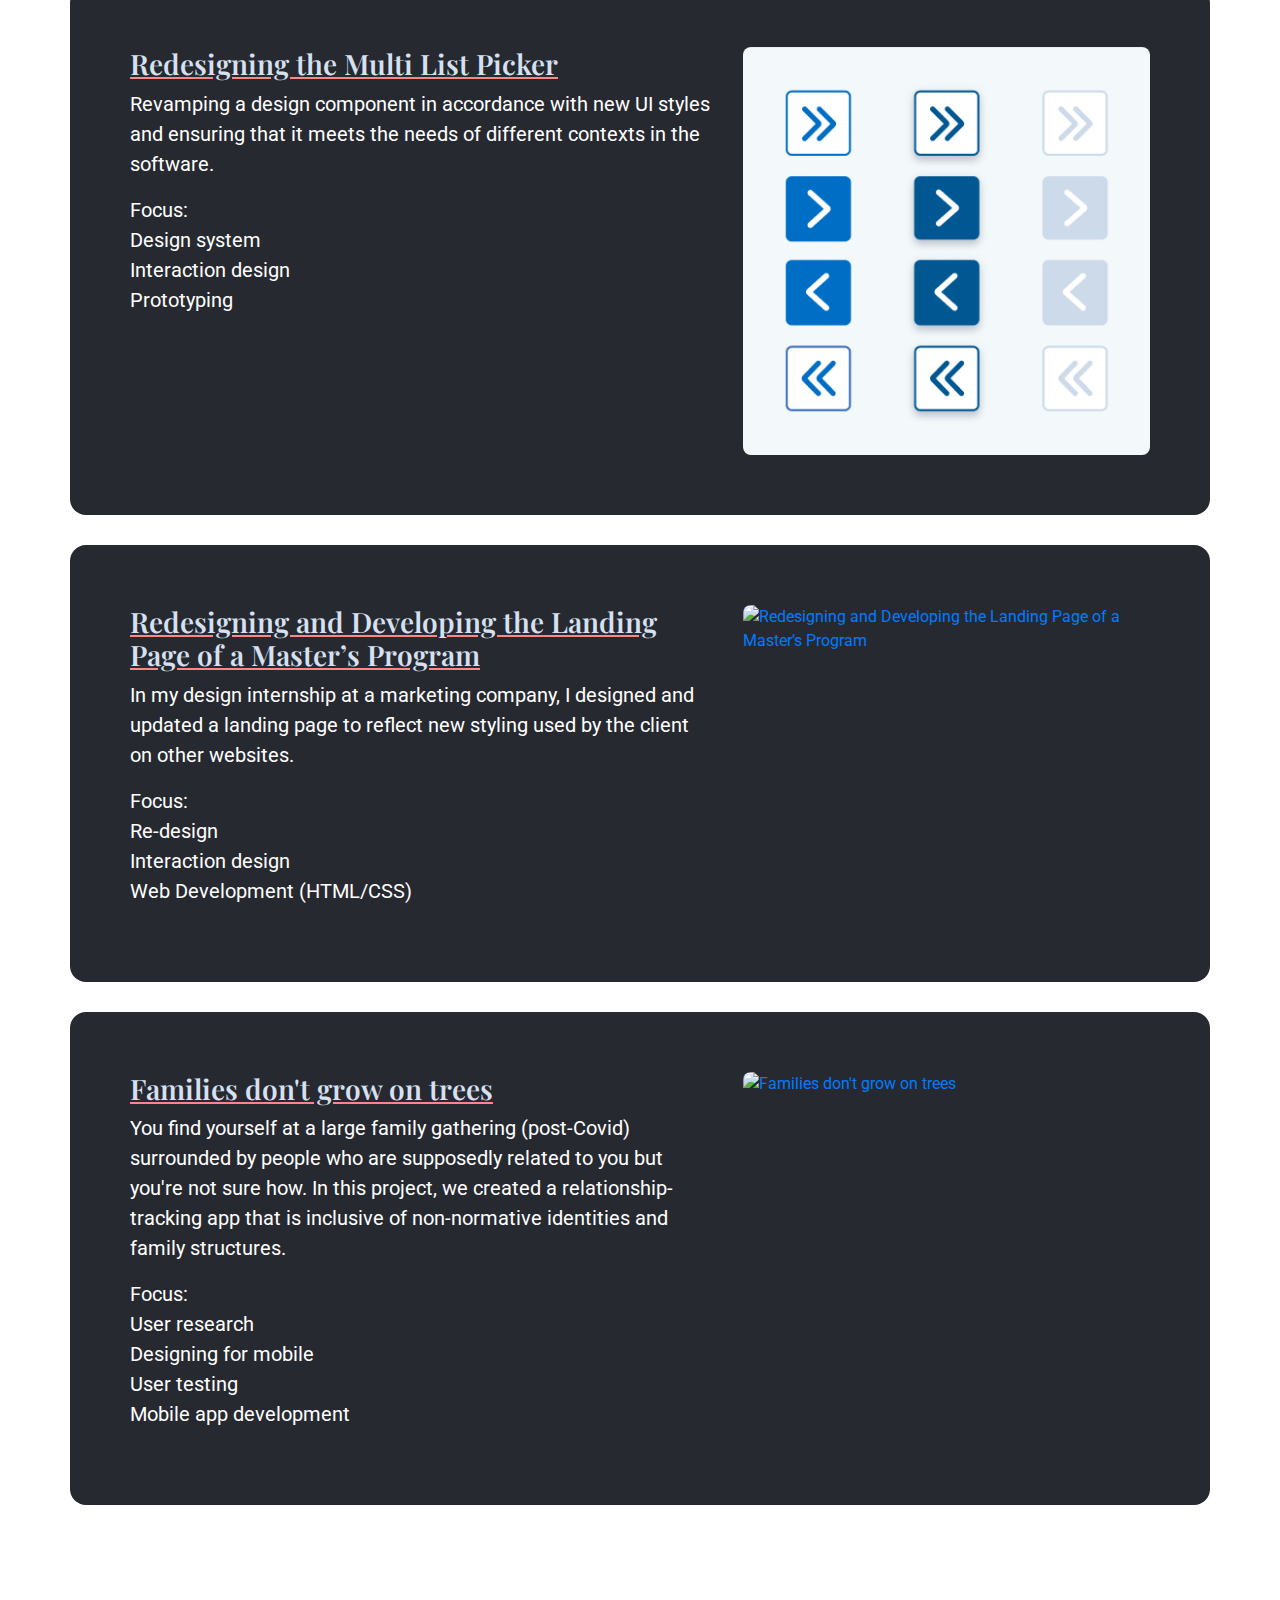
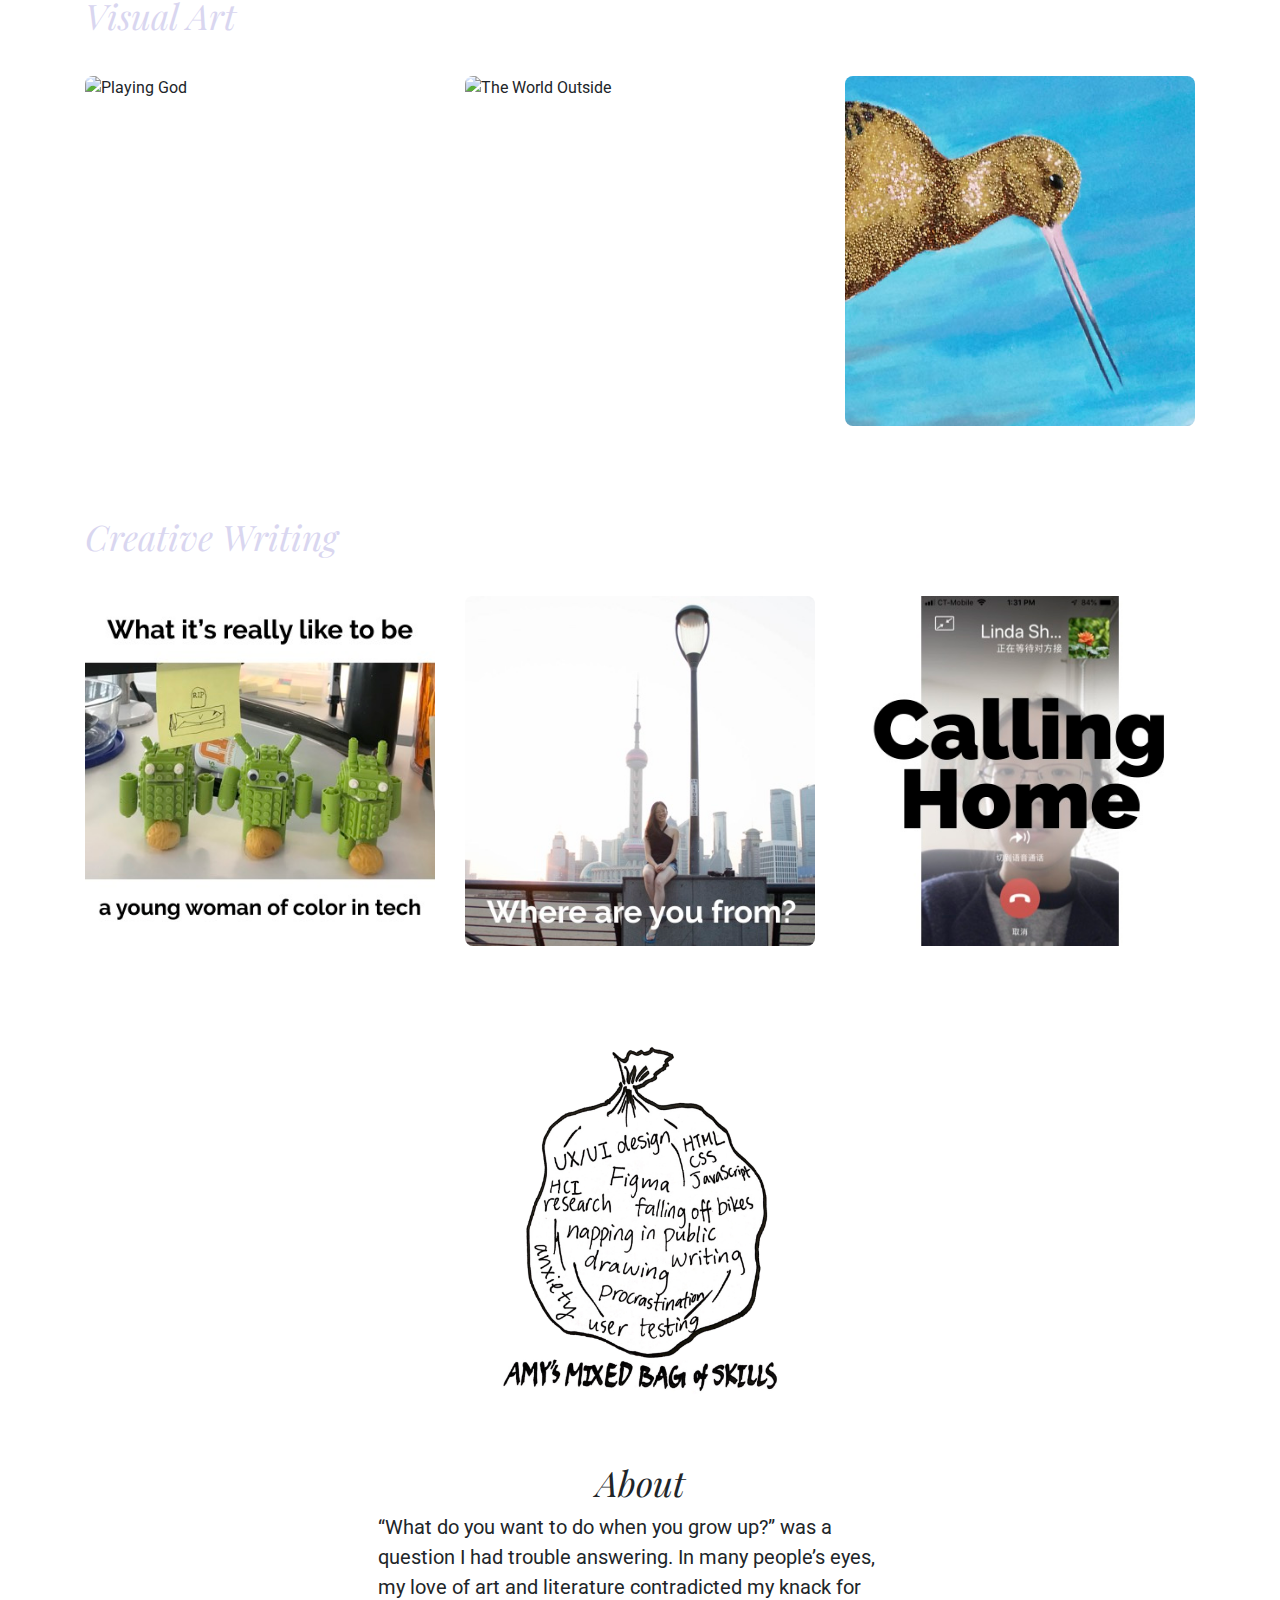
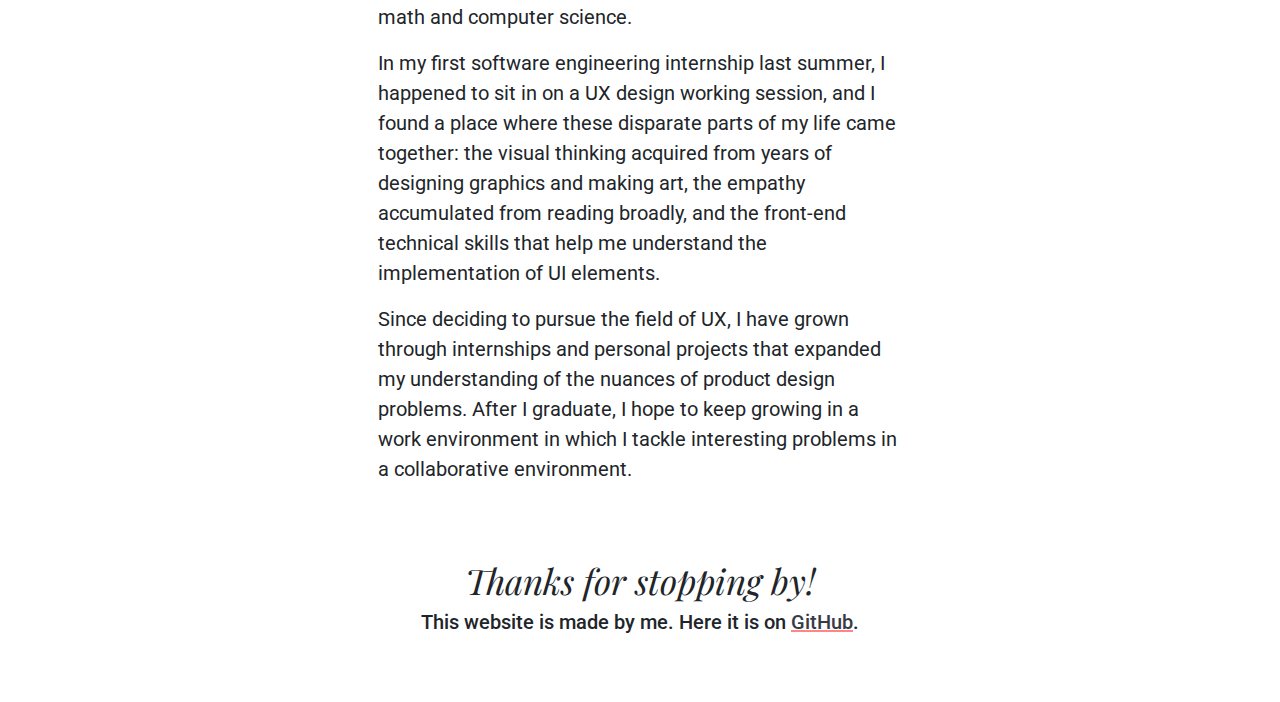
==== commit 1e3dd25b: "Edited copy for Archa project" ====
--- a/index.html
+++ b/index.html
@@ -7,6 +7,10 @@
     <link href="https://fonts.googleapis.com/css2?family=Playfair+Display:ital,wght@0,600;1,400&family=Roboto&display=swap" rel="stylesheet">
 
     <meta charset="utf-8">
+    <meta property="og:site_name" content="Amy Yang's Portfolio"/>
+    <meta property="og:title" content="Amy Yang's Portfolio"/>
+    <meta property="og:description" content="I'm an aspiring UX designer with projects in product design and front-end development."/>
+    <meta property="og:image" content="art/portrait-mobile.png">
     <meta name="viewport" content="width=device-width, initial-scale=1">
     <!-- Bootstrap CDN -->
     <!-- Latest compiled and minified CSS -->
@@ -53,8 +57,13 @@
     <div class="container panel" data-color="white">
         <div class="spacer"></div>
         <div class="row">
-            <div class="col-lg-9 offset-lg-1">
-                <img class="img-fluid" style="padding: 5vw 0px 4vw 0px;" src="art/portrait.png" alt="Amy Yang: learning to understand people and solve problems">
+            <div class="col-lg-10 offset-lg-1">
+                <img class="img-fluid" id="portrait-desktop" style="padding: 5vw 0px 4vw 20px;" src="art/portrait.png" alt="Amy Yang: I am an aspiring UX designer with an eye for design and knowledge of front-end development. My projects tend to focus on facilitating smooth and meaningful social interactions by considering the larger context and providing the right information and tools at the best time. ">
+                <img class="img-fluid" id="portrait-mobile" src="art/portrait-mobile.png" alt="Amy Yang">
+                <div id="intro-mobile">
+                    <p> I am an aspiring UX designer with an eye for design and knowledge of front-end development.</p>
+                    <p>My favorite projects focus on facilitating smooth and meaningful social interactions by considering the larger context and providing the right information and tools at the best time.</p>
+                </div>
             </div>
         </div>
     </div>
@@ -68,9 +77,22 @@
 
         <div class="row design-block">
             <div class="col-md-7 design-description">
-                <h3><a class="red" href="https://medium.com/@puffinpoof/re-designing-the-multi-list-picker-376d4e44c012" target="_blank">Re-Connect</a></h3>
-                <p class="white">Hundreds of friends, no one to talk to.</p>
-                <p class="white">Focus: <br>User research<br>Feature development<br>Prototyping<br>Designing for mobile</p>
+                <h3><a class="red" href="https://medium.com/@puffinpoof/facilitating-efficient-recruitment-in-a-higher-ed-crm-590fdc53fd23" target="_blank">Facilitating the Efficient Recruitment of Grad Students in a CRM</a></h3>
+                <p class="white">Redesigning a key feature to enable users to call prospective students more efficiently and upgrade visual styles.</p>
+                <p class="white">Focus: <br>Re-design with new UI<br>Interaction design<br>User Research<br>Prototyping<br>
+            </div>
+            <div class="col-md-5">
+                <a href="https://medium.com/@puffinpoof/facilitating-efficient-recruitment-in-a-higher-ed-crm-590fdc53fd23" target="_blank">
+                        <img src="des/archa-icon.png" alt="A monitor showing an Archa prototype linking to the case study" class="icon">
+                </a>
+            </div>
+        </div> 
+
+        <div class="row design-block">
+            <div class="col-md-7 design-description">
+                <h3><a class="red" href="https://medium.com/@puffinpoof/re-designing-the-multi-list-picker-376d4e44c012" target="_blank">Redesigning the Multi List Picker</a></h3>
+                <p class="white">Revamping a design component in accordance with new UI styles and ensuring that it meets the needs of different contexts in the software.</p>
+                <p class="white">Focus: <br>Design system<br>Interaction design<br>Prototyping</p>
             </div>
             <div class="col-md-5">
                 <a href="https://medium.com/@puffinpoof/re-designing-the-multi-list-picker-376d4e44c012" target="_blank">
@@ -81,82 +103,51 @@
 
         <div class="row design-block">
             <div class="col-md-7 design-description">
-                <h3><a class="red" href="https://medium.com/@puffinpoof/re-designing-the-multi-list-picker-376d4e44c012" target="_blank">Redesigning the Multi List Picker</a></h3>
-                <p class="white">Revamping a design component in accordance with new UI styles and ensuring that it works across contexts.</p>
-                <p class="white">Focus: <br>Design system<br>Interaction design<br>Enterprise software</p>
+                <h3><a class="red" href="https://medium.com/@puffinpoof/redesigning-and-developing-the-landing-page-of-a-masters-program-1af81c59697b" target="_blank">Redesigning and Developing the Landing Page of a Master’s Program</a></h3>
+                <p class="white">In my design internship at a marketing company, I designed and updated a landing page to reflect new styling used by the client on other websites.</p>
+                <p class="white">Focus: <br>Re-design<br>Interaction design<br>Web Development (HTML/CSS)</p>
             </div>
             <div class="col-md-5">
-                <a href="https://medium.com/@puffinpoof/re-designing-the-multi-list-picker-376d4e44c012" target="_blank">
-                        <img src="des/mlp.png" alt="Redesigning the Multi List Picker" class="icon">
-                </a>
-            </div>
-        </div> 
-
-        <div class="row design-block">
-            <div class="col-md-7 design-description">
-                <h3><a class="red" href="https://medium.com/@puffinpoof/re-designing-the-multi-list-picker-376d4e44c012" target="_blank">All Campus Project?</a></h3>
-                <p class="white">Revamping a design component in accordance with new UI styles and ensuring that it works across contexts.</p>
-                <p class="white">Focus: <br>Design system<br>Interaction design<br>Enterprise software</p>
-            </div>
-            <div class="col-md-5">
-                <a href="https://medium.com/@puffinpoof/re-designing-the-multi-list-picker-376d4e44c012" target="_blank">
-                        <img src="des/mlp.png" alt="Redesigning the Multi List Picker" class="icon">
-                </a>
-            </div>
-        </div> 
-
+                <a href="https://medium.com/@puffinpoof/redesigning-and-developing-the-landing-page-of-a-masters-program-1af81c59697b" target="_blank">
+                  <img src="des/adelphi.jpg" alt="Redesigning and Developing the Landing Page of a Master’s Program" class="icon">
+                </a>
+            </div>
+        </div> 
+        
         <div class="row design-block">
             <div class="col-md-7 design-description">
                 <h3><a class="red" href="https://medium.com/@puffinpoof/families-dont-fit-in-trees-d3222b9bdf69" target="_blank">Families don't grow on trees</a></h3>
-                <p class="white">How might we help people keep track of their family relations no matter what their family looks like? Creating a relationship-tracking app that is inclusive of non-normative identities and family structures</p>
-                <p class="white">Focus: <br>User research<br>Designing for mobile<br>Mobile development</p>
+                <p class="white">You find yourself at a large family gathering (post-Covid) surrounded by people who are supposedly related to you but you're not sure how. In this project, we created a relationship-tracking app that is inclusive of non-normative identities and family structures.</p>
+                <p class="white">Focus: <br>User research<br>Designing for mobile<br>User testing<br>Mobile app development</p>
             </div>
             <div class="col-md-5">
                 <a href="https://medium.com/@puffinpoof/families-dont-fit-in-trees-d3222b9bdf69" target="_blank">
-                  <img src="des/fam.png" alt="Families don't grow on trees" class="icon">
+                  <img src="des/fam.jpg" alt="Families don't grow on trees" class="icon">
                 </a>
             </div>
         </div> 
 
         <div class="row title-wrapper">
             <div class="col-10">
-                <h1 class="light">Visual Design</h1>
+                <h1 class="light">Visual Art</h1>
             </div>
         </div> 
 
         <div class="row gallery">
             <div class="col-md-4">
-                <img src="des/optima-icon.jpg" alt="Posters" class="icon" data-toggle="modal" data-target="#optima">
-            </div>
-            <div class="col-md-4">
-                <img src="des/optima-icon.jpg" alt="Posters" class="icon" data-toggle="modal" data-target="#optima">
-            </div>
-            <div class="col-md-4">
-                <img src="des/optima-icon.jpg" alt="Posters" class="icon" data-toggle="modal" data-target="#optima">
+                <img src="art/jupiter-icon.jpg" alt="Playing God" class="icon" data-toggle="modal" data-target="#jupiter">
+            </div>
+            <div class="col-md-4">
+                <img src="photo/World-icon.jpg" alt="The World Outside" class="icon" data-toggle="modal" data-target="#world">
+            </div>
+            <div class="col-md-4">
+                <img src="art/thomas-icon.jpg" alt="Thomas the Godwit" class="icon" data-toggle="modal" data-target="#thomas">
             </div>
         </div> 
 
         <div class="row title-wrapper">
             <div class="col-10">
-                <h1 class="light">Art & Photography</h1>
-            </div>
-        </div> 
-
-        <div class="row gallery">
-            <div class="col-md-4">
-                <img src="art/jupiter-icon.jpg" alt="Playing God" class="icon" data-toggle="modal" data-target="#jupiter">
-            </div>
-            <div class="col-md-4">
-                <img src="photo/World-icon.jpg" alt="The World Outside" class="icon" data-toggle="modal" data-target="#world">
-            </div>
-            <div class="col-md-4">
-                <img src="art/thomas-icon.jpg" alt="Thomas the Godwit" class="icon" data-toggle="modal" data-target="#thomas">
-            </div>
-        </div> 
-
-        <div class="row title-wrapper">
-            <div class="col-10">
-                <h1 class="light">Writing</h1>
+                <h1 class="light">Creative Writing</h1>
             </div>
         </div> 
         <div class="row gallery">
@@ -190,7 +181,7 @@
                 <div class="col-md-6" id="about-text">
                     <p>“What do you want to do when you grow up?” was a question I had trouble answering. In many people’s eyes, my love of art and literature contradicted my knack for math and computer science. </p>
                     <p>In my first software engineering internship last summer, I happened to sit in on a UX design working session, and I found a place where these disparate parts of my life came together: the visual thinking acquired from years of designing graphics and making art, the empathy accumulated from reading broadly, and the front-end technical skills that help me understand the implementation of UI elements. </p>
-                    <p>I care deeply about making software intuitive, accessible, and sometimes delightful to use. I am excited to grow as a designer because good design brings tremendous value to a product, and I want to be part of that.</p>
+                    <p>Since deciding to pursue the field of UX, I have grown through internships and personal projects that expanded my understanding of the nuances of product design problems. After I graduate, I hope to keep growing in a work environment in which I tackle interesting problems in a collaborative environment.</p>
                 </div>
             </div>
         </div>
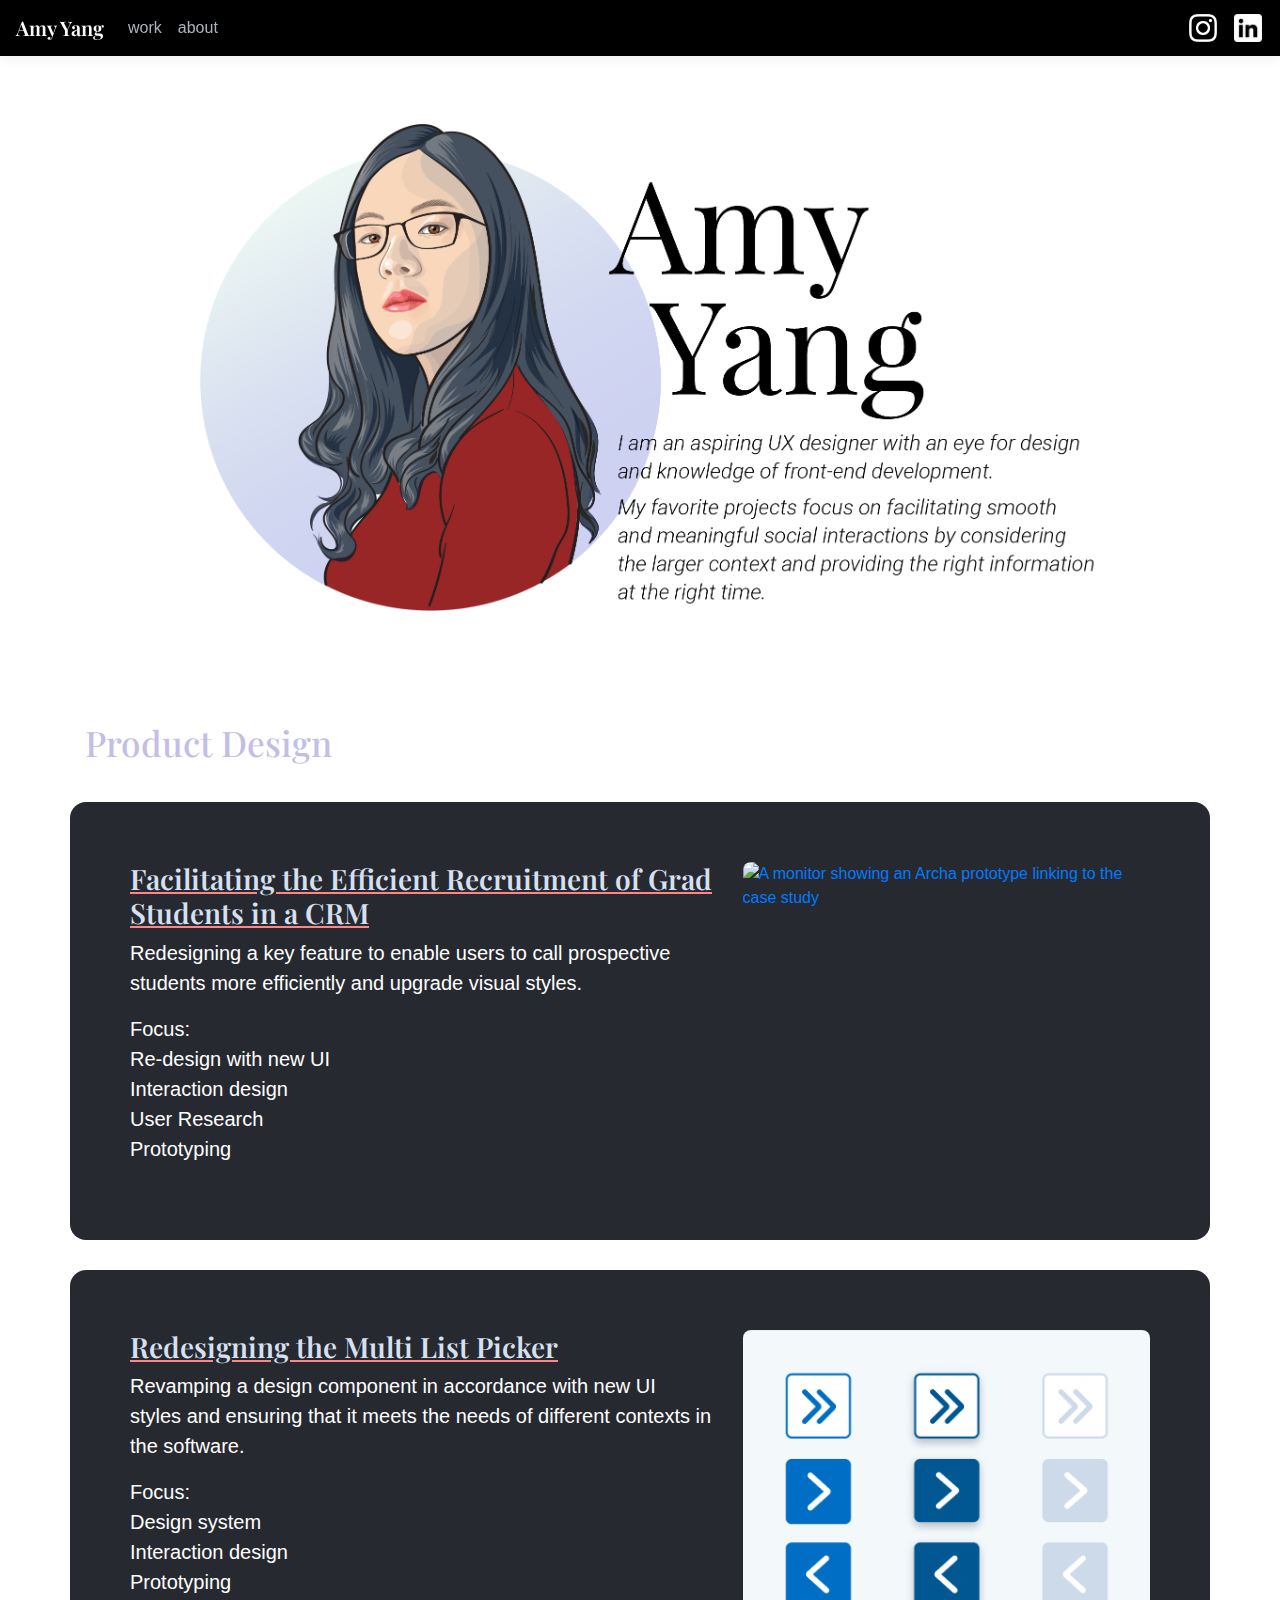
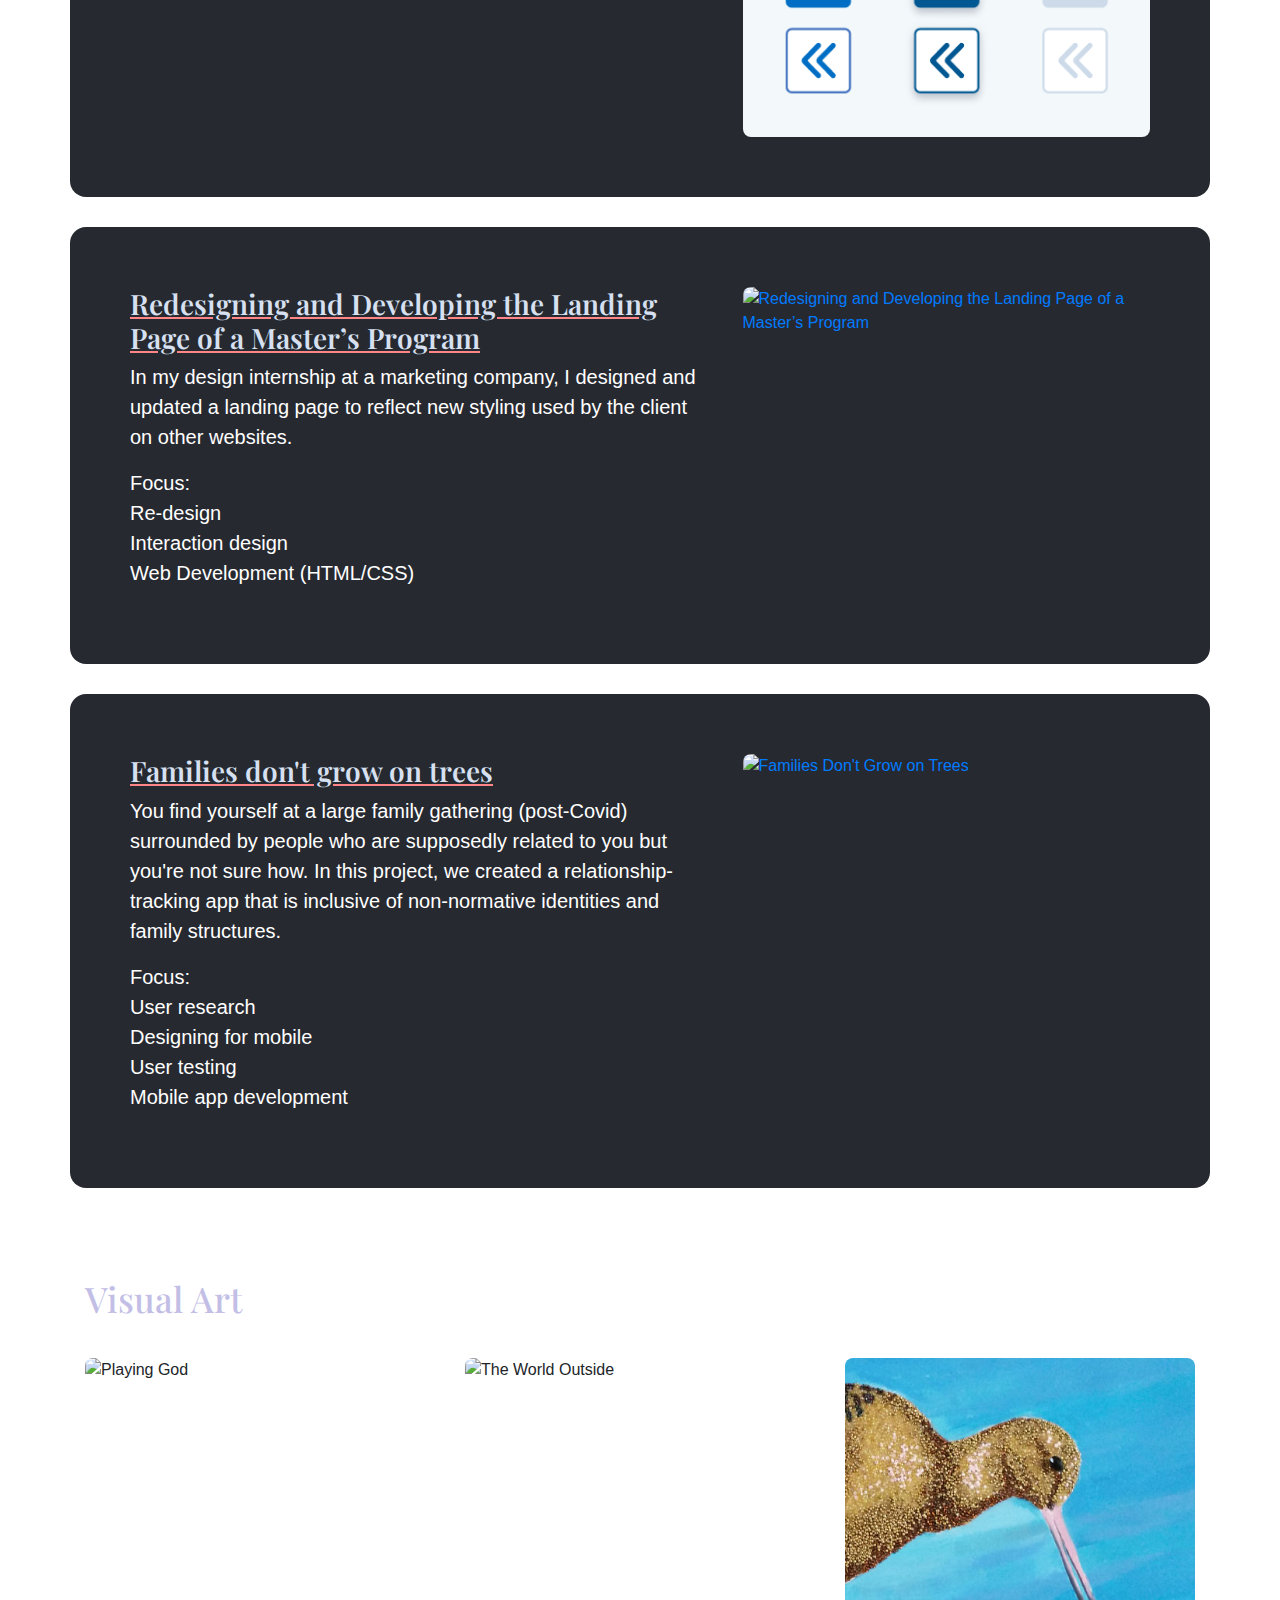
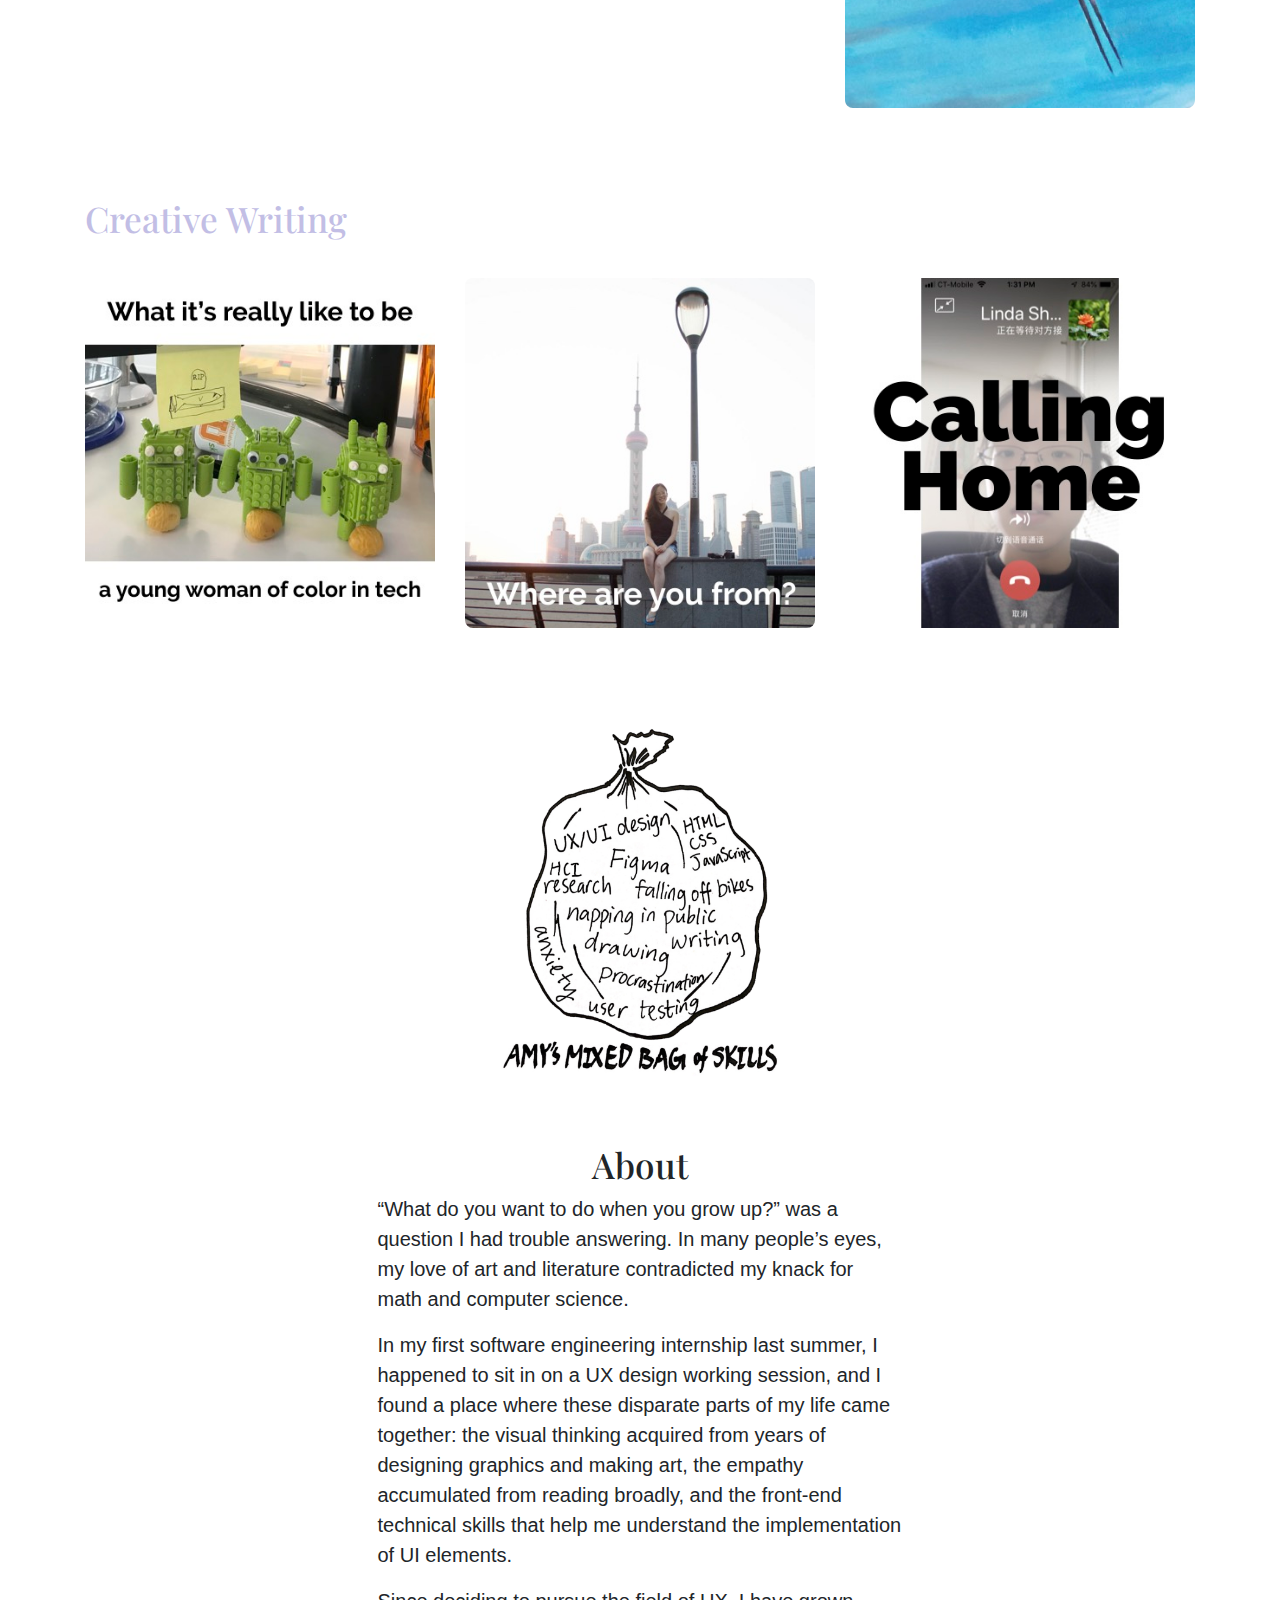
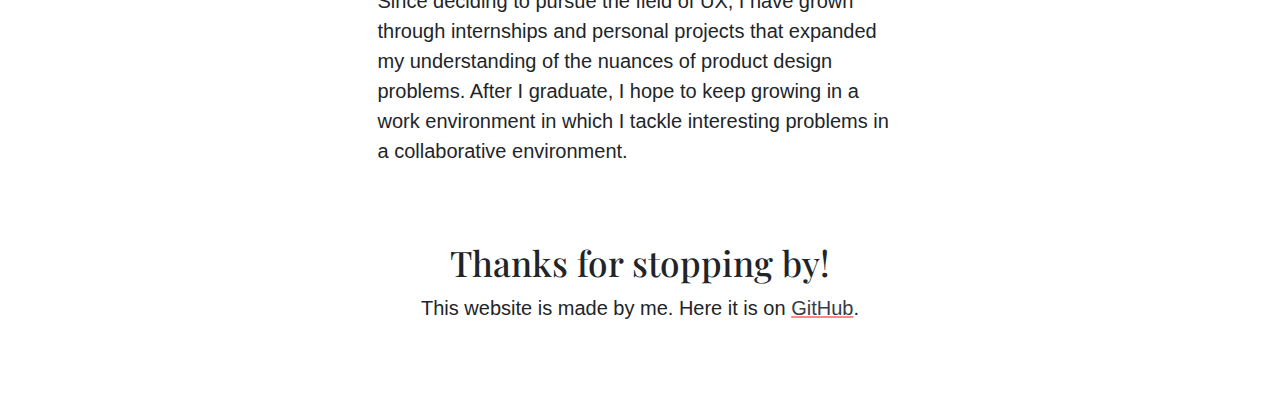
==== commit 2092b5b2: "edits after talking to Angela" ====
--- a/index.html
+++ b/index.html
@@ -4,7 +4,8 @@
     <!-- CSS spreadsheet -->
     <link rel="stylesheet" type="text/css" href="style.css">
     <!-- Fonts from Google Fonts -->
-    <link href="https://fonts.googleapis.com/css2?family=Playfair+Display:ital,wght@0,600;1,400&family=Roboto&display=swap" rel="stylesheet">
+    <link rel="preconnect" href="https://fonts.gstatic.com">
+    <link href="https://fonts.googleapis.com/css2?family=Playfair+Display:wght@500;600&display=swap" rel="stylesheet">
 
     <meta charset="utf-8">
     <meta property="og:site_name" content="Amy Yang's Portfolio"/>
@@ -122,7 +123,7 @@
             </div>
             <div class="col-md-5">
                 <a href="https://medium.com/@puffinpoof/families-dont-fit-in-trees-d3222b9bdf69" target="_blank">
-                  <img src="des/fam.jpg" alt="Families don't grow on trees" class="icon">
+                  <img src="des/fam.jpg" alt="Families Don't Grow on Trees" class="icon">
                 </a>
             </div>
         </div> 
@@ -187,7 +188,7 @@
         </div>
         <div class="spacer"></div>
         <h1 class="text-center">Thanks for stopping by!</h1>
-        <h5 class="text-center">This website is made by me. Here it is on <a class="dark" href="https://github.com/puffinpoof/puffinpoof.github.io" target="_blank">GitHub</a>.</h5>
+        <p class="text-center">This website is made by me. Here it is on <a class="dark" href="https://github.com/puffinpoof/puffinpoof.github.io" target="_blank">GitHub</a>.</p>
         <div class="spacer"></div>
     </div>
 
--- a/style.css
+++ b/style.css
@@ -41,8 +41,7 @@
 
 #bootstrap-overrides h1{
     font-family: 'Playfair Display', serif;
-    font-style: italic;
-    font-weight: 400;
+    font-weight: 500;
     font-size: 2.2rem;
 }
 
@@ -76,7 +75,7 @@
 }
 
 .light {
-    color: #d9d6f0;
+    color: #c2bee5;
 }
 
 .modal-header
@@ -159,15 +158,45 @@
 
 /* desktop only */
 @media screen and (min-width: 768px){
-
+    #portrait-mobile, #intro-mobile{
+        display: none;
+    }
 }
 
 /* mobile only */
 @media screen and (max-width: 768px){
-
-}
-
-/* adjustments in between */
+    #portrait-desktop{
+        display: none;
+    }
+
+    #portrait-mobile{
+        padding-top: 50px;
+        padding-bottom: 20px;
+    }
+
+    .title-wrapper{
+        padding-top: 30px;
+    }
+
+    .design-block{
+        padding: 20px 5px;
+    }
+
+    .icon{
+        margin: 10px 0;
+    }
+
+    #bootstrap-overrides h1{
+        font-size: 1.9rem;
+        margin: 0;
+    }
+
+    #bootstrap-overrides h3{
+        font-size: 1.4rem;
+    }
+}
+
+/* larger screen sizes */
 @media screen and (min-width: 1200px){
     #header-name{
         padding-top: 40px;
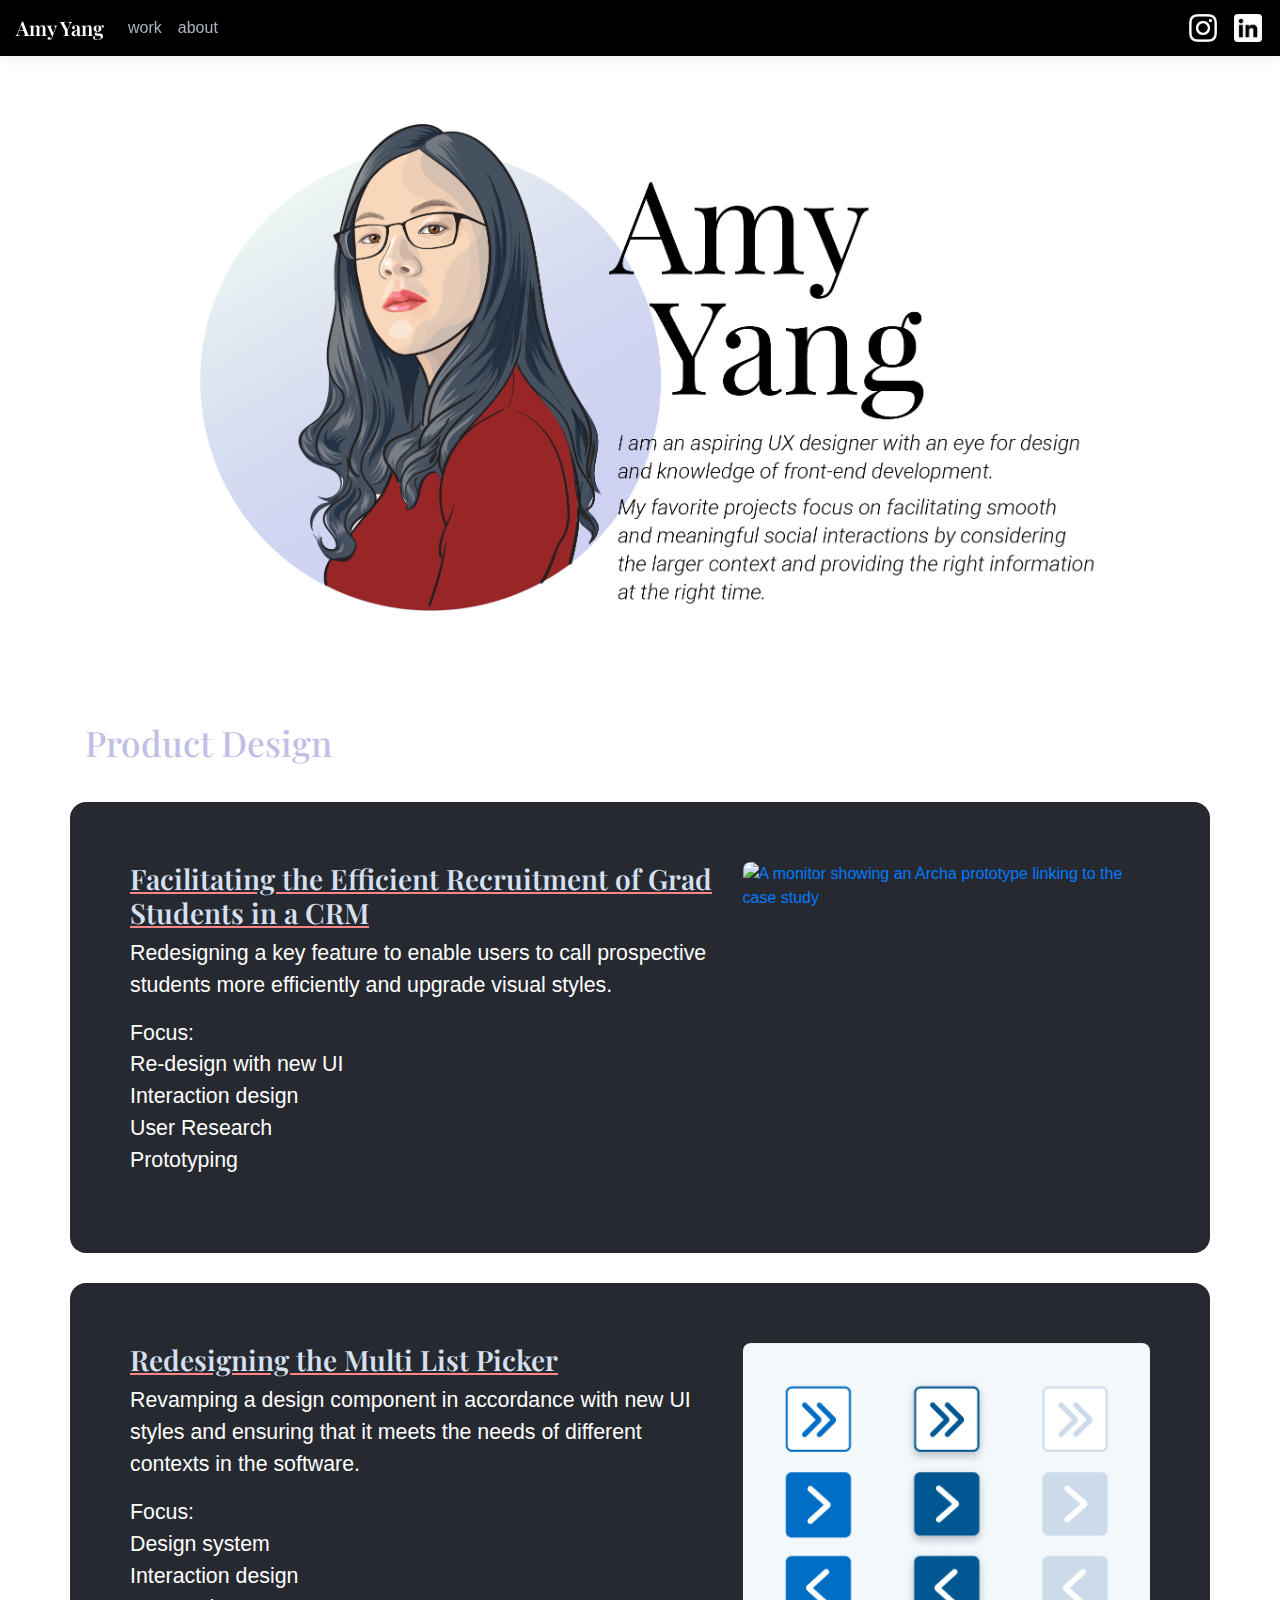
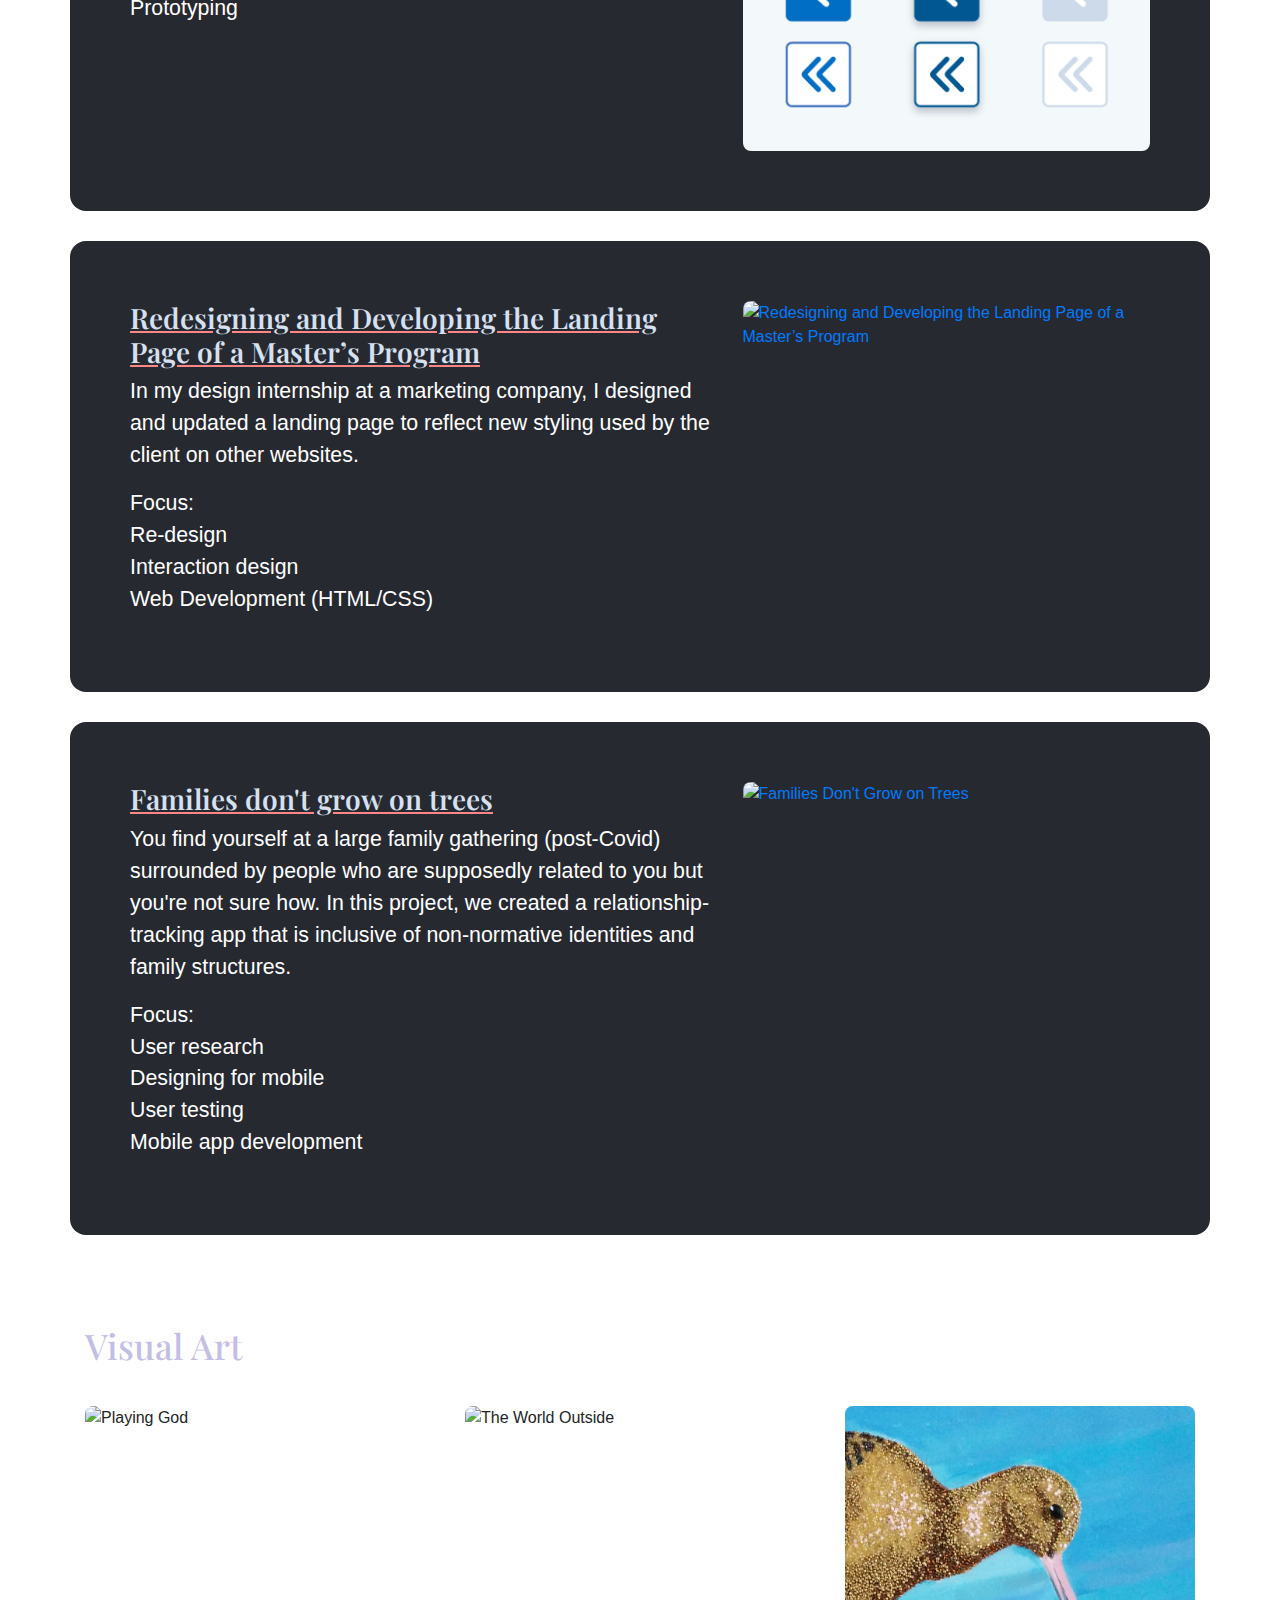
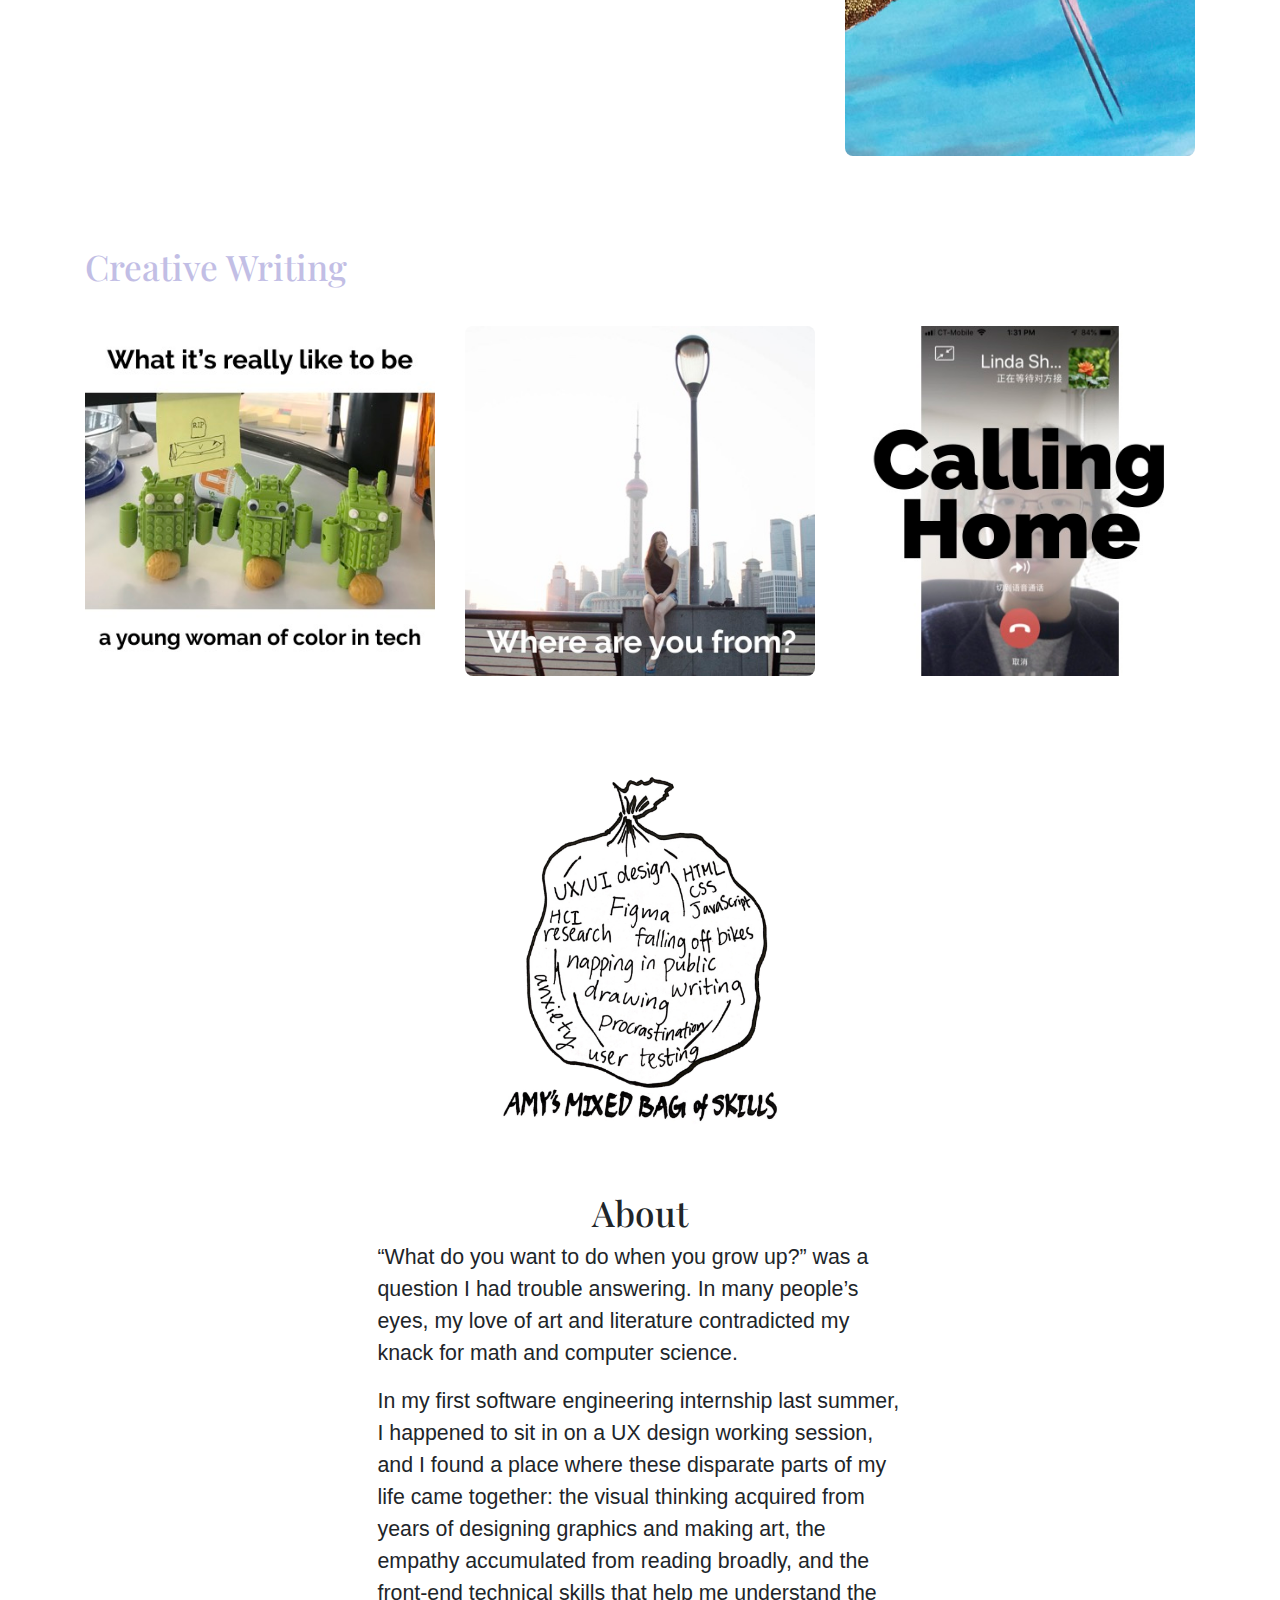
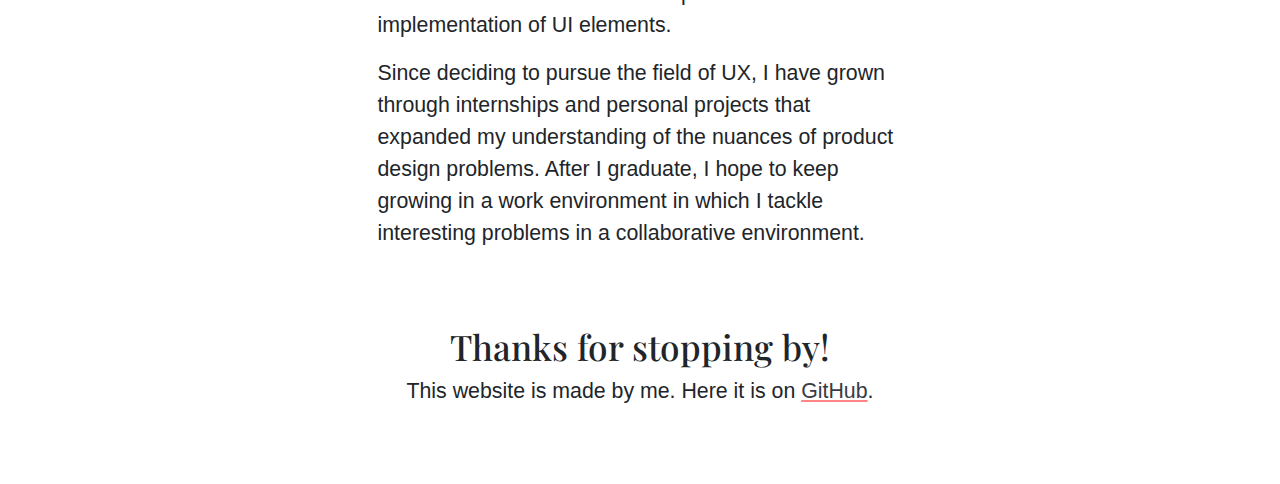
==== commit 370d216b: "Formatting the archa case study" ====
--- a/index.html
+++ b/index.html
@@ -38,10 +38,10 @@
         <div class="collapse navbar-collapse" id="navbarSupportedContent">
             <ul class="navbar-nav mr-auto">
                 <li class="nav-item">
-                    <a class="nav-link white" href="#work">work</a>
+                    <a class="nav-link" href="#work">work</a>
                 </li>
                 <li class="nav-item">
-                    <a class="nav-link white" href="#about">about</a>
+                    <a class="nav-link" href="#about">about</a>
                 </li>
             </ul>
             <ul class="navbar-nav navbar-right">
@@ -297,7 +297,7 @@
         </div>
     
         <div id="thomas" class="modal fade" role="dialog">
-            <div class="modal-dialog modal-lg">
+            <div class="modal-dialog modal-xl">
             <div class="modal-content">
                   <div class="modal-header">
                     <button type="button" class="close" data-dismiss="modal">&times;</button>
@@ -398,7 +398,7 @@
         </div>
 
         <div id="sonnet" class="modal fade" role="dialog">
-            <div class="modal-dialog modal-md">
+            <div class="modal-dialog modal modal-dialog-centered">
             <div class="modal-content">
                   <div class="modal-header">
                     <button type="button" class="close" data-dismiss="modal">&times;</button>
--- a/style.css
+++ b/style.css
@@ -16,7 +16,7 @@
 }
 
 #bootstrap-overrides .nav-link.active{
-    color: #d6e0f0;
+    color: #ffffff;
 }
 
 .social{
@@ -36,7 +36,7 @@
 
 p{
     font-family: 'Roboto', sans-serif;
-    font-size: 15pt;
+    font-size: 16pt;
 }
 
 #bootstrap-overrides h1{
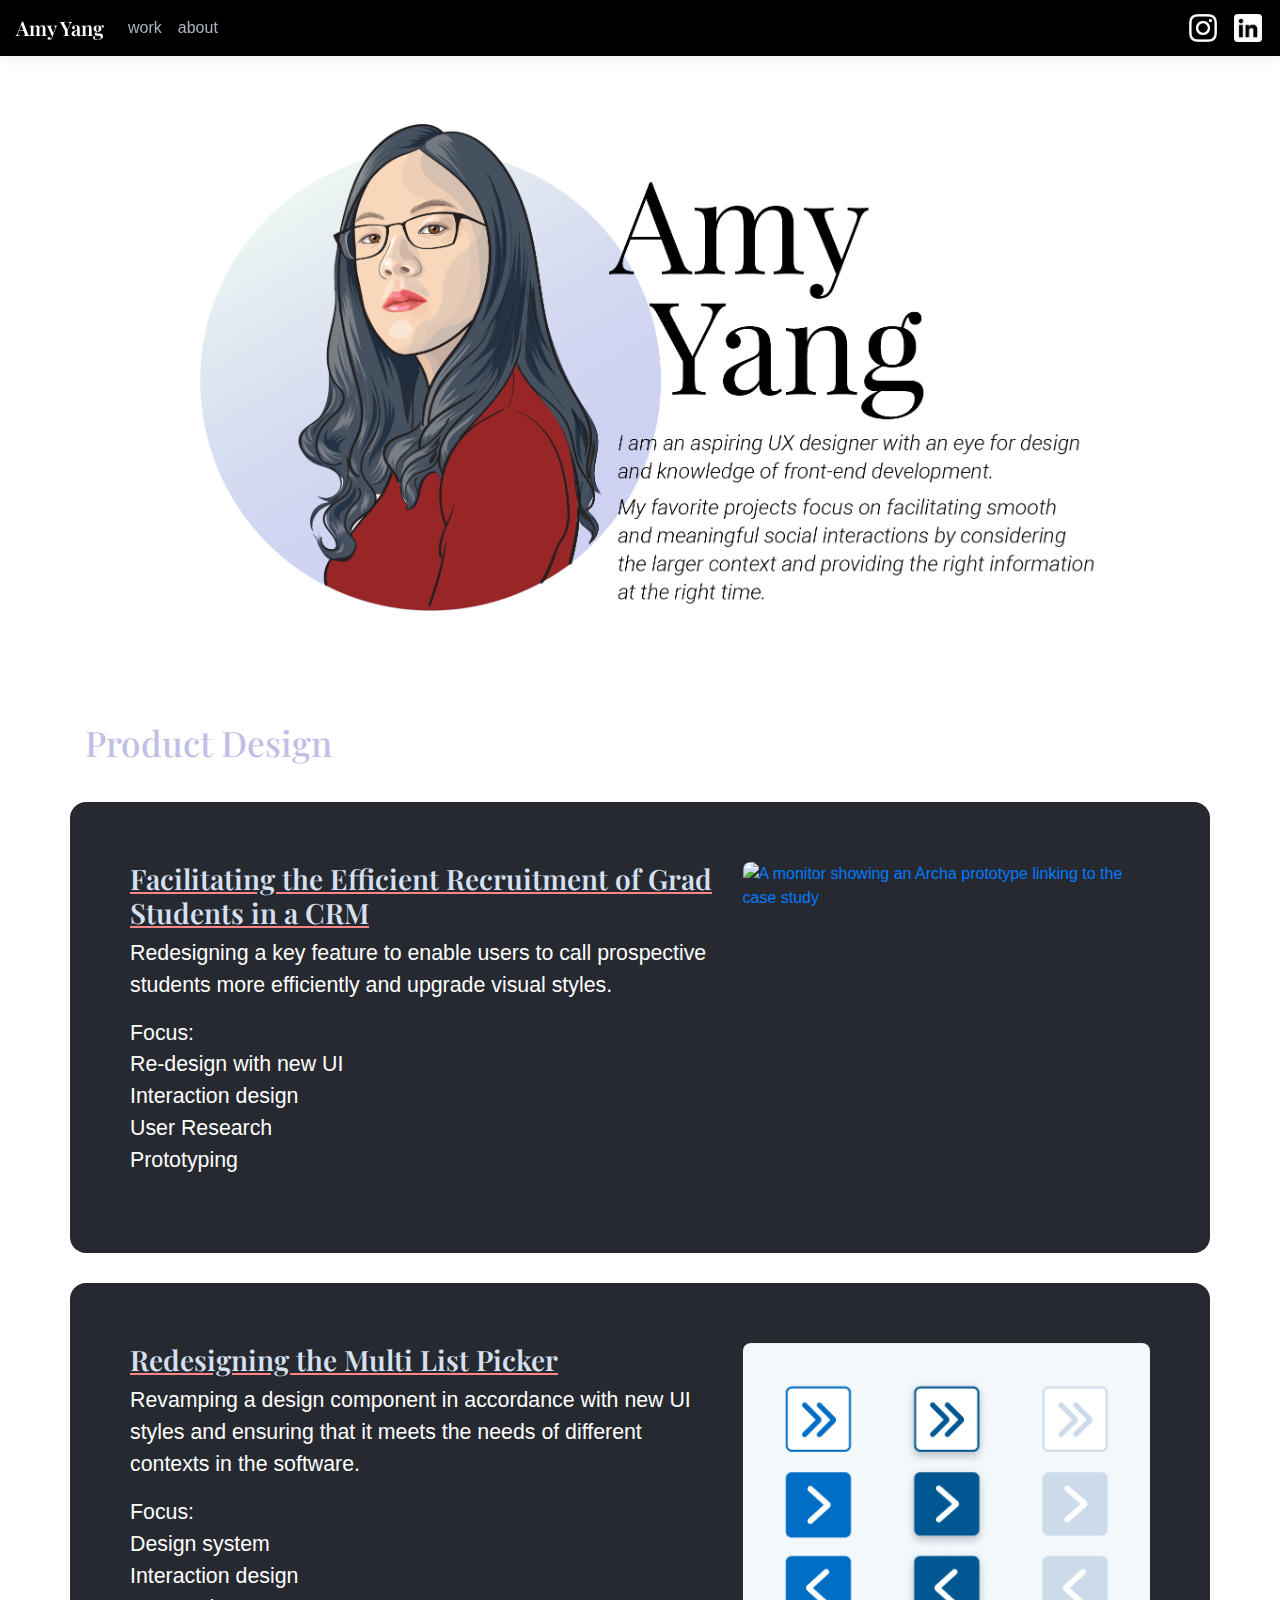
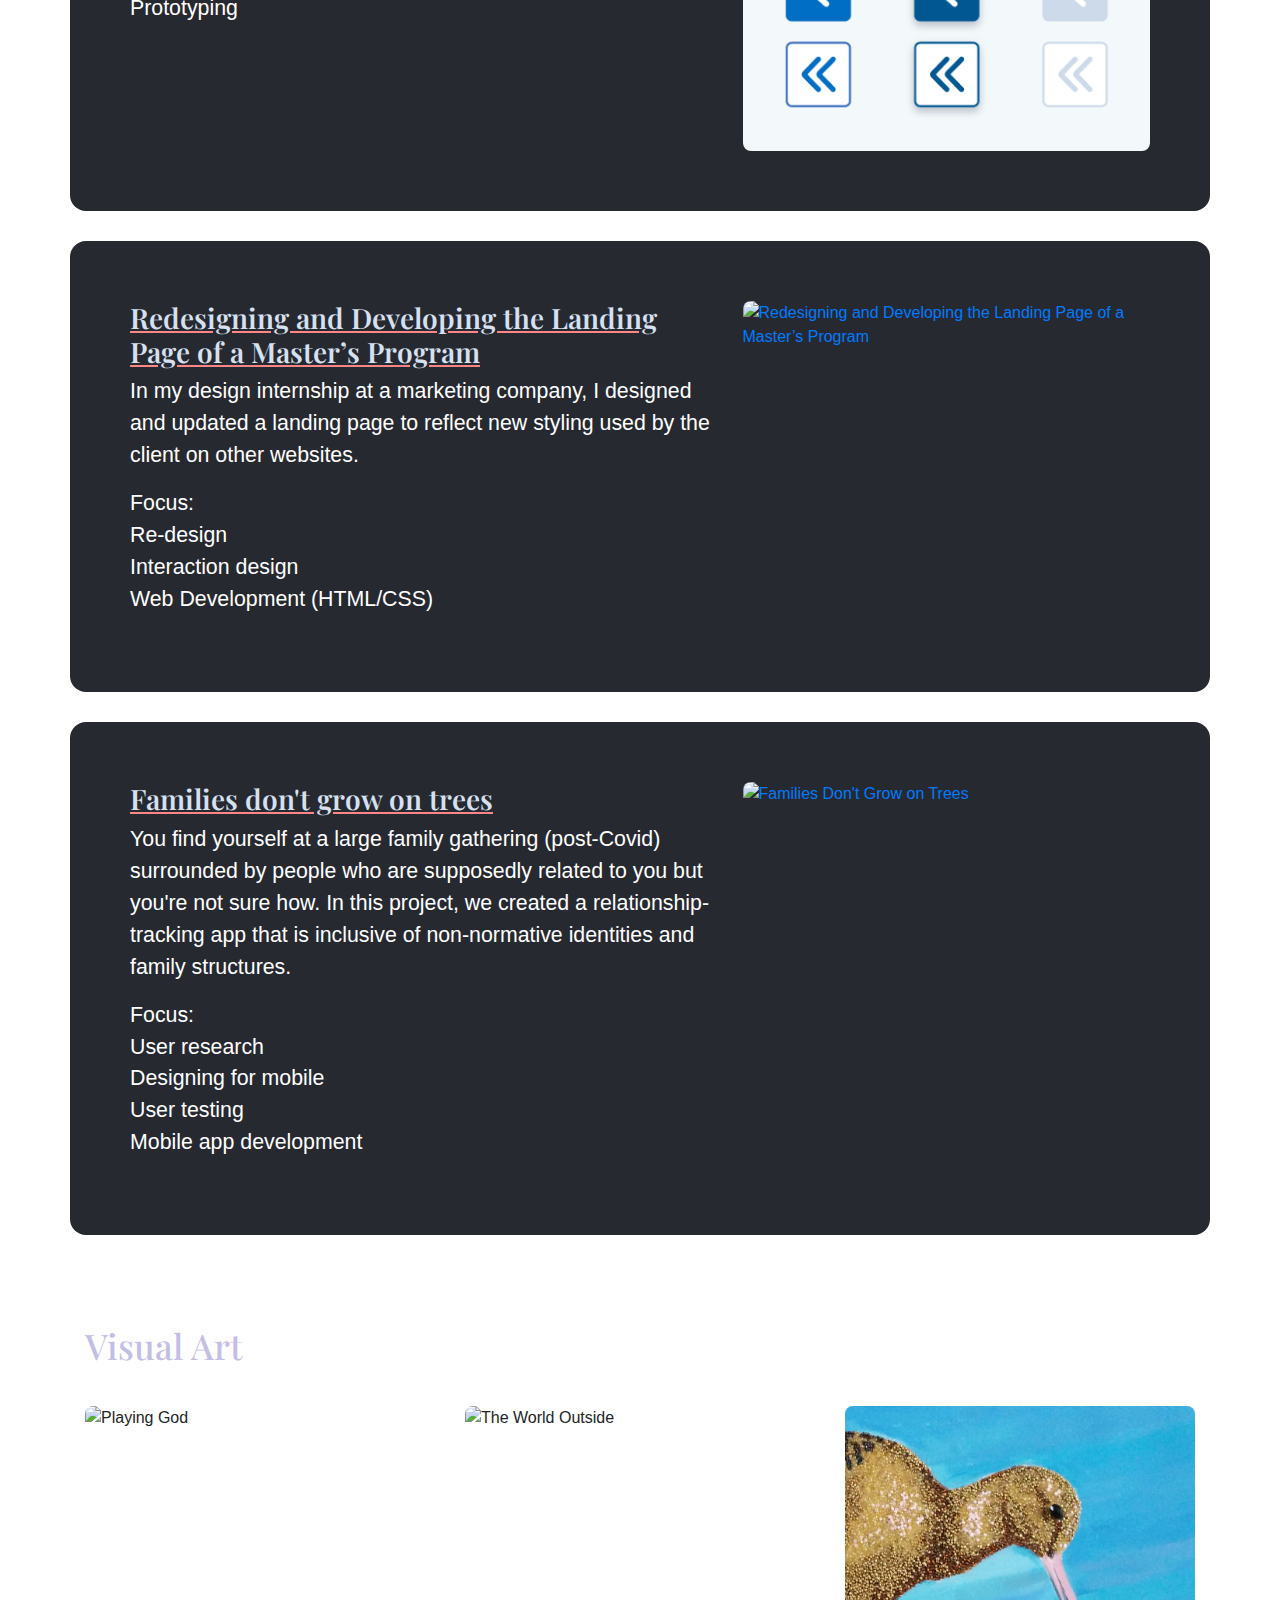
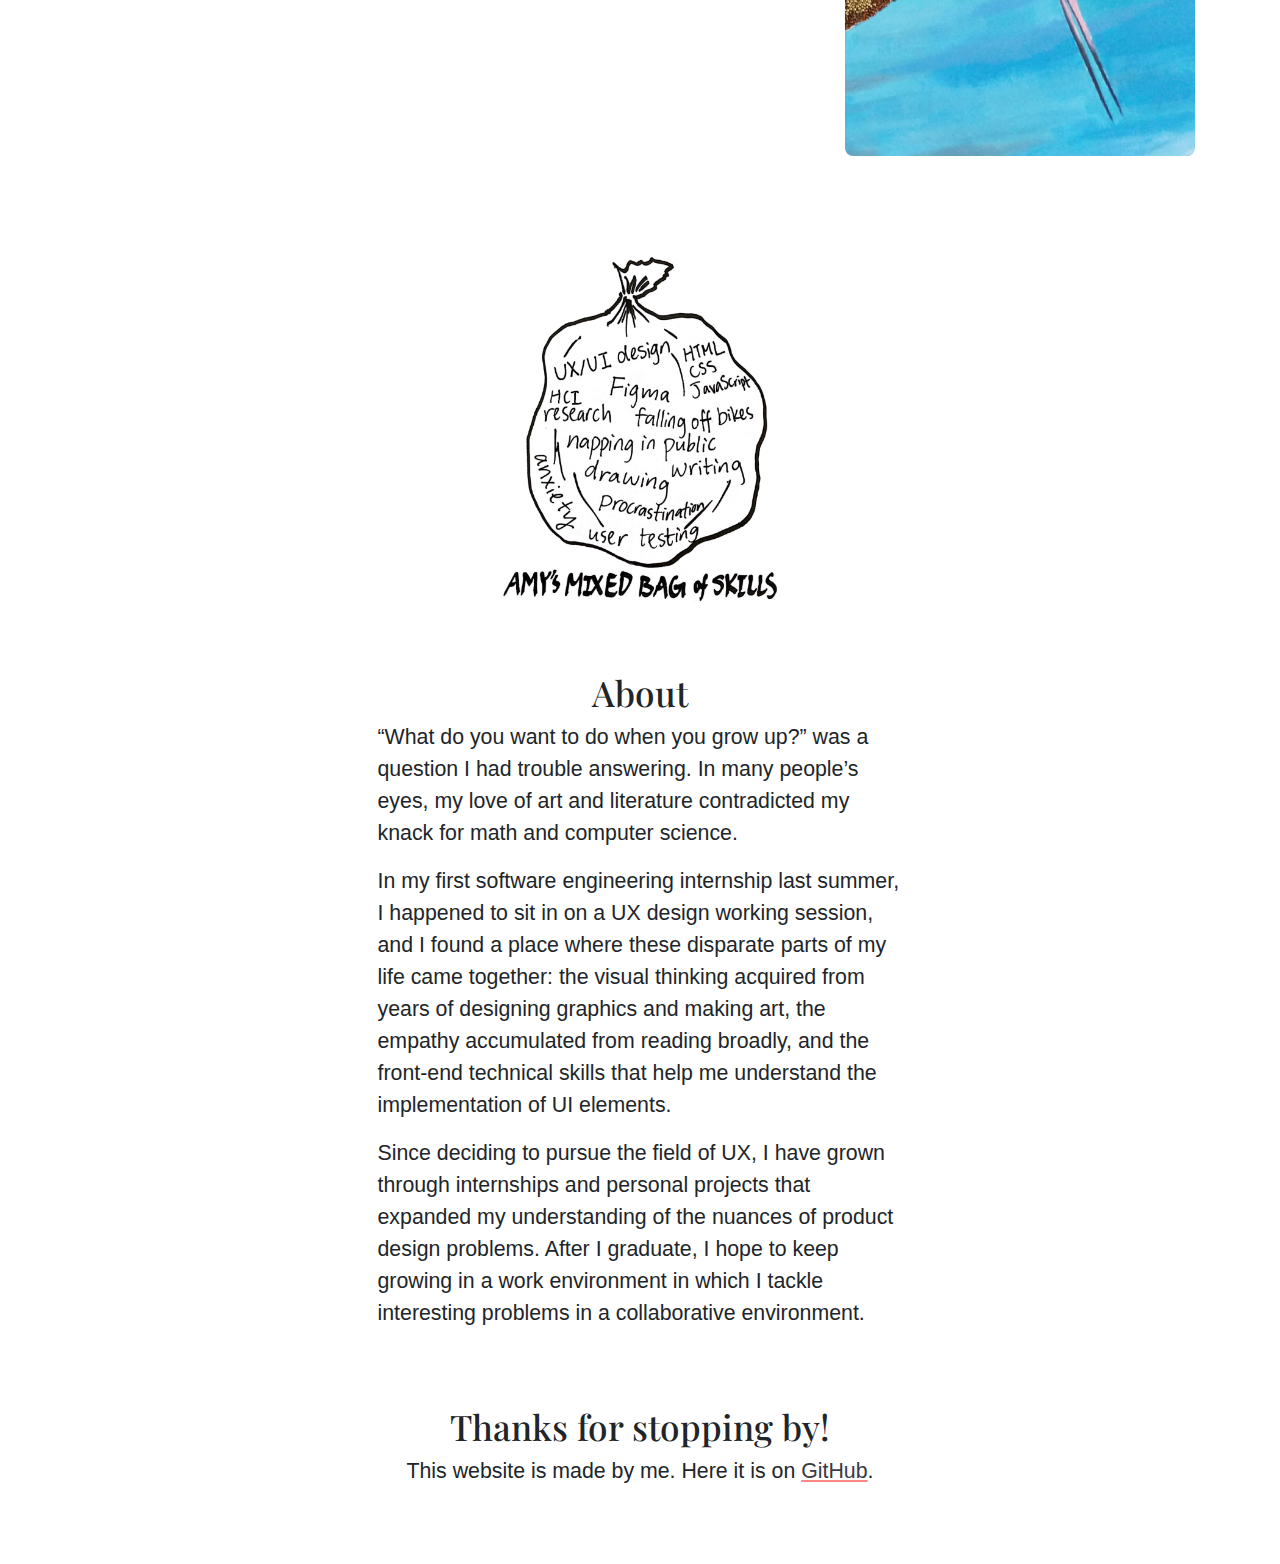
==== commit 9e753101: "Update index.html" ====
--- a/index.html
+++ b/index.html
@@ -62,8 +62,7 @@
                 <img class="img-fluid" id="portrait-desktop" style="padding: 5vw 0px 4vw 20px;" src="art/portrait.png" alt="Amy Yang: I am an aspiring UX designer with an eye for design and knowledge of front-end development. My projects tend to focus on facilitating smooth and meaningful social interactions by considering the larger context and providing the right information and tools at the best time. ">
                 <img class="img-fluid" id="portrait-mobile" src="art/portrait-mobile.png" alt="Amy Yang">
                 <div id="intro-mobile">
-                    <p> I am an aspiring UX designer with an eye for design and knowledge of front-end development.</p>
-                    <p>My favorite projects focus on facilitating smooth and meaningful social interactions by considering the larger context and providing the right information and tools at the best time.</p>
+                    <p>I am on a mission to help people live their fullest lives possible—through the experiences I design and relationships I foster.</p>
                 </div>
             </div>
         </div>
@@ -78,12 +77,12 @@
 
         <div class="row design-block">
             <div class="col-md-7 design-description">
-                <h3><a class="red" href="https://medium.com/@puffinpoof/facilitating-efficient-recruitment-in-a-higher-ed-crm-590fdc53fd23" target="_blank">Facilitating the Efficient Recruitment of Grad Students in a CRM</a></h3>
+                <h3><a class="red" href="./projects/archa.html">Facilitating the Efficient Recruitment of Grad Students in a CRM</a></h3>
                 <p class="white">Redesigning a key feature to enable users to call prospective students more efficiently and upgrade visual styles.</p>
                 <p class="white">Focus: <br>Re-design with new UI<br>Interaction design<br>User Research<br>Prototyping<br>
             </div>
             <div class="col-md-5">
-                <a href="https://medium.com/@puffinpoof/facilitating-efficient-recruitment-in-a-higher-ed-crm-590fdc53fd23" target="_blank">
+                <a href="./projects/archa.html">
                         <img src="des/archa-icon.png" alt="A monitor showing an Archa prototype linking to the case study" class="icon">
                 </a>
             </div>
@@ -91,12 +90,12 @@
 
         <div class="row design-block">
             <div class="col-md-7 design-description">
-                <h3><a class="red" href="https://medium.com/@puffinpoof/re-designing-the-multi-list-picker-376d4e44c012" target="_blank">Redesigning the Multi List Picker</a></h3>
+                <h3><a class="red" href="./projects/mlp.html">Redesigning the Multi List Picker</a></h3>
                 <p class="white">Revamping a design component in accordance with new UI styles and ensuring that it meets the needs of different contexts in the software.</p>
                 <p class="white">Focus: <br>Design system<br>Interaction design<br>Prototyping</p>
             </div>
             <div class="col-md-5">
-                <a href="https://medium.com/@puffinpoof/re-designing-the-multi-list-picker-376d4e44c012" target="_blank">
+                <a href="./projects/mlp.html">
                         <img src="des/mlp.png" alt="Redesigning the Multi List Picker" class="icon">
                 </a>
             </div>
@@ -104,12 +103,12 @@
 
         <div class="row design-block">
             <div class="col-md-7 design-description">
-                <h3><a class="red" href="https://medium.com/@puffinpoof/redesigning-and-developing-the-landing-page-of-a-masters-program-1af81c59697b" target="_blank">Redesigning and Developing the Landing Page of a Master’s Program</a></h3>
+                <h3><a class="red" href="./projects/adelphi.html">Redesigning and Developing the Landing Page of a Master’s Program</a></h3>
                 <p class="white">In my design internship at a marketing company, I designed and updated a landing page to reflect new styling used by the client on other websites.</p>
                 <p class="white">Focus: <br>Re-design<br>Interaction design<br>Web Development (HTML/CSS)</p>
             </div>
             <div class="col-md-5">
-                <a href="https://medium.com/@puffinpoof/redesigning-and-developing-the-landing-page-of-a-masters-program-1af81c59697b" target="_blank">
+                <a href="./projects/adelphi.html">
                   <img src="des/adelphi.jpg" alt="Redesigning and Developing the Landing Page of a Master’s Program" class="icon">
                 </a>
             </div>
@@ -143,27 +142,6 @@
             </div>
             <div class="col-md-4">
                 <img src="art/thomas-icon.jpg" alt="Thomas the Godwit" class="icon" data-toggle="modal" data-target="#thomas">
-            </div>
-        </div> 
-
-        <div class="row title-wrapper">
-            <div class="col-10">
-                <h1 class="light">Creative Writing</h1>
-            </div>
-        </div> 
-        <div class="row gallery">
-            <div class="col-md-4">
-                <a href="http://helicon.northwestern.edu/what-its-really-like-to-be-a-young-woman-of-color-in-tech/" target="_blank" >
-                    <img src="writing/what.jpg" alt="What it's really like to be a young woman of color in tech" class="icon">
-                </a>
-            </div>
-            <div class="col-md-4">
-                <a href="https://t.northbynorthwestern.com/story/where-are-you-from/" target="_blank" >
-                    <img src="writing/where.jpg" alt="Where are you from?" class="icon">
-                </a>
-            </div>
-            <div class="col-md-4">
-                <img src="writing/calling.jpg" alt="Calling Home: a Sonnet" class="icon" data-toggle="modal" data-target="#sonnet">
             </div>
         </div> 
     </div>
@@ -461,4 +439,4 @@
 }).scroll();
     </script>
 </body>
-</html>+</html>
